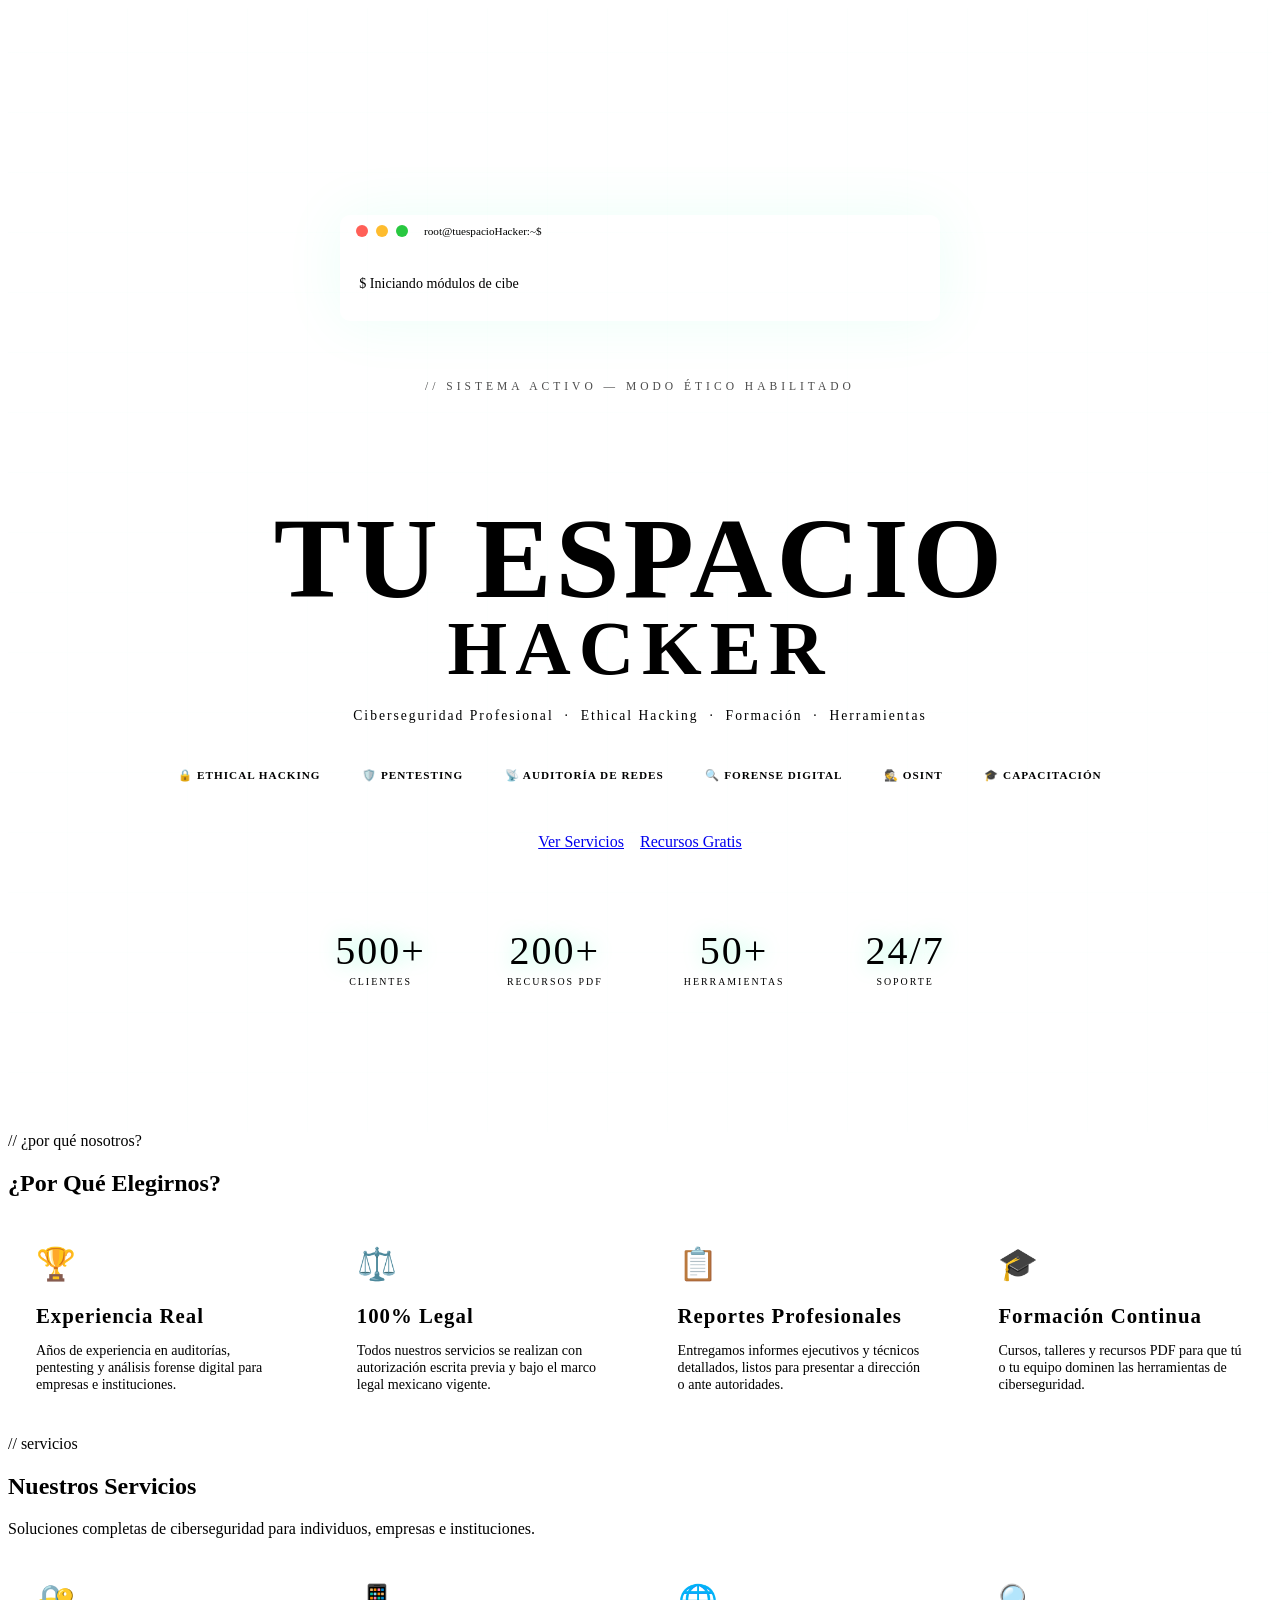
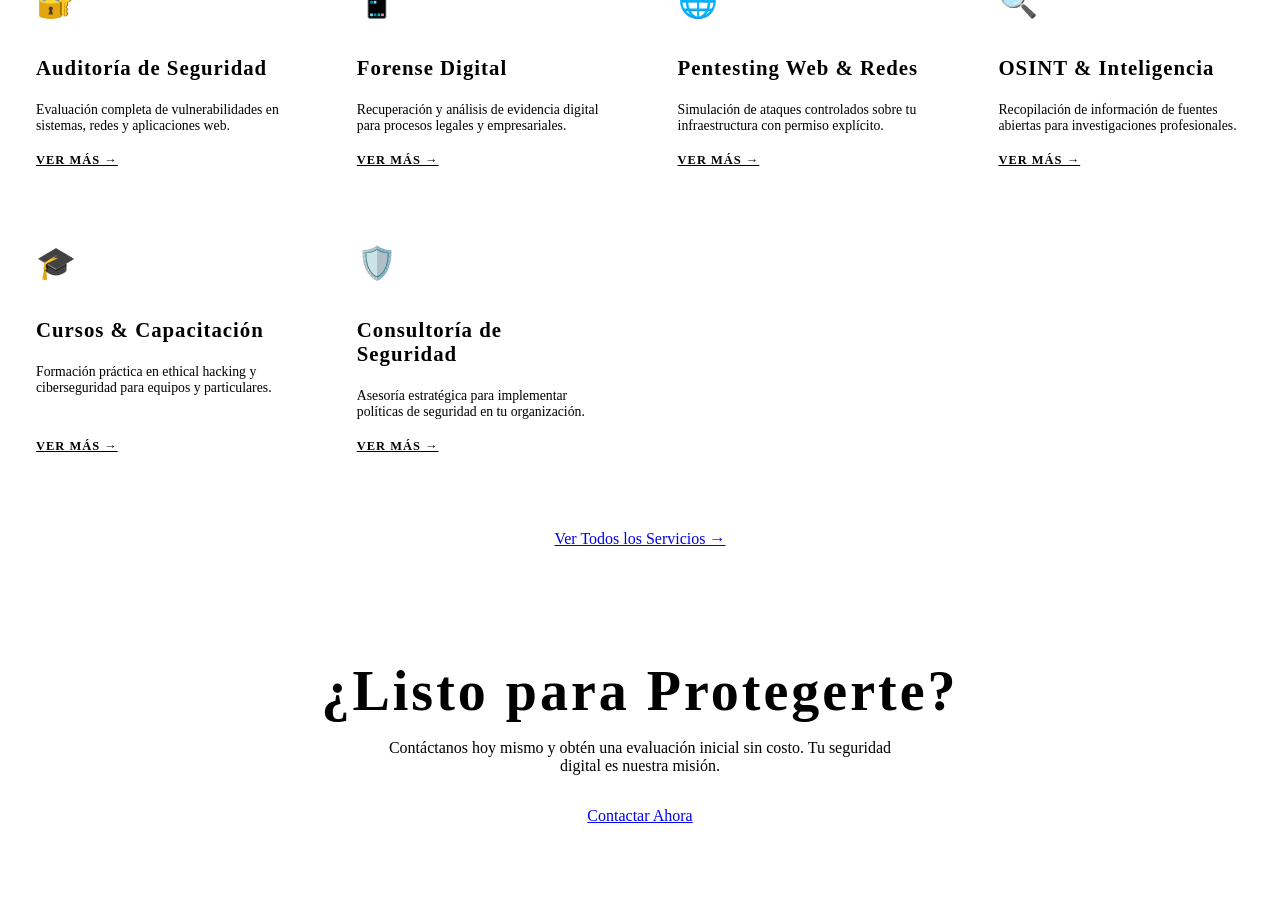
==== index.html @ 4efc2c14 "Add files via upload" ====
<!DOCTYPE html>
<html lang="es">
<head>
<meta charset="UTF-8"/>
<meta name="viewport" content="width=device-width,initial-scale=1.0"/>
<title>Tu Espacio Hacker | Ciberseguridad Profesional</title>
<link rel="stylesheet" href="assets/style.css"/>
<style>
/* ---- HERO ---- */
.hero {
  min-height: 100vh;
  display: flex; flex-direction: column;
  align-items: center; justify-content: center;
  text-align: center; padding: 9rem 2rem 5rem;
  position: relative; z-index: 1;
  background:
    radial-gradient(ellipse 80% 55% at 50% 0%, rgba(0,255,163,.06) 0%, transparent 65%),
    var(--bg);
}
.hero::before {
  content: '';
  position: absolute; inset: 0; z-index: 0; pointer-events: none;
  background:
    repeating-linear-gradient(0deg,transparent,transparent 59px,rgba(0,255,163,.018) 60px),
    repeating-linear-gradient(90deg,transparent,transparent 59px,rgba(0,255,163,.018) 60px);
}
.hero > * { position: relative; z-index: 1; }

/* terminal */
.terminal {
  background: var(--bg2); border: 1px solid var(--border2);
  border-radius: 10px; width: 100%; max-width: 600px;
  margin: 0 auto 3rem; overflow: hidden;
  box-shadow: 0 0 60px rgba(0,255,163,.08);
}
.t-bar {
  background: var(--bg3); padding: .6rem 1rem;
  display: flex; align-items: center; gap: 8px;
  border-bottom: 1px solid var(--border);
}
.dot { width: 12px; height: 12px; border-radius: 50%; }
.dot.r{background:#ff5f57} .dot.y{background:#febc2e} .dot.g{background:#28c840}
.t-title { font-family: var(--mono); font-size: .7rem; color: var(--text3); margin-left: .5rem; }
.t-body { padding: .9rem 1.2rem; text-align: left; }
.t-body p { font-family: var(--mono); font-size: .88rem; color: var(--green); }
.t-prompt { color: var(--text3); }
.cursor {
  display: inline-block; width: 9px; height: 15px;
  background: var(--green); vertical-align: middle;
  margin-left: 2px; animation: blink 1s step-end infinite;
}
@keyframes blink { 0%,100%{opacity:1} 50%{opacity:0} }

/* hero text */
.hero-eyebrow {
  font-family: var(--mono); font-size: .72rem;
  color: var(--green); letter-spacing: 4px;
  text-transform: uppercase; margin-bottom: 1rem; opacity: .7;
}
.hero-title {
  font-family: var(--display);
  font-size: clamp(3rem, 9vw, 7.5rem);
  letter-spacing: 4px; line-height: .95;
  margin-bottom: .5rem;
}
.hero-title .line2 {
  display: block;
  font-size: clamp(2rem, 6vw, 5rem);
  letter-spacing: 8px;
}
.hero-sub {
  font-family: var(--mono); font-size: .85rem;
  color: var(--text2); letter-spacing: 2px;
  margin-bottom: 2.5rem;
}
.hero-pills {
  display: flex; flex-wrap: wrap; justify-content: center;
  gap: .6rem; margin-bottom: 2.8rem;
}
.pill {
  background: var(--surface); border: 1px solid var(--border);
  color: var(--text2); padding: .35rem 1rem;
  border-radius: 100px; font-family: var(--ui);
  font-size: .7rem; font-weight: 700;
  letter-spacing: 1px; text-transform: uppercase; transition: .2s;
}
.pill:hover { border-color: var(--border2); color: var(--green); }
.hero-cta { display: flex; gap: 1rem; justify-content: center; flex-wrap: wrap; margin-bottom: 5rem; }
.hero-stats {
  display: flex; align-items: center; gap: 2.5rem;
  flex-wrap: wrap; justify-content: center;
}
.stat-num {
  display: block; font-family: var(--display);
  font-size: 2.5rem; letter-spacing: 2px;
  line-height: 1; text-shadow: 0 0 20px rgba(0,255,163,.4);
}
.stat-lbl {
  font-family: var(--mono); font-size: .62rem;
  color: var(--text3); letter-spacing: 2px; text-transform: uppercase;
}
.stat-sep { width: 1px; height: 44px; background: var(--border); }

/* ---- FEATURES ---- */
.features-grid {
  display: grid;
  grid-template-columns: repeat(auto-fit, minmax(260px, 1fr));
  gap: 1.2rem;
}
.feat-card {
  background: var(--surface); border: 1px solid var(--border);
  border-radius: 10px; padding: 1.75rem; transition: .3s;
}
.feat-card:hover { border-color: var(--border2); transform: translateY(-4px); }
.feat-icon { font-size: 2rem; margin-bottom: 1rem; display: block; }
.feat-card h3 {
  font-family: var(--display); font-size: 1.3rem;
  letter-spacing: 1px; margin-bottom: .5rem;
}
.feat-card p { font-size: .88rem; color: var(--text2); }

/* ---- SERVICE PREVIEW ---- */
.srv-preview {
  display: grid; grid-template-columns: repeat(auto-fill, minmax(300px,1fr)); gap: 1.2rem;
}
.sp-card {
  background: var(--surface); border: 1px solid var(--border);
  border-radius: 10px; padding: 1.75rem; transition: .3s;
  display: flex; flex-direction: column;
}
.sp-card:hover { border-color: var(--border2); transform: translateY(-4px); box-shadow: 0 16px 50px rgba(0,255,163,.06); }
.sp-ico { font-size: 2rem; margin-bottom: 1rem; }
.sp-card h3 { font-family: var(--display); font-size: 1.3rem; letter-spacing: 1px; margin-bottom: .5rem; }
.sp-card p { font-size: .86rem; color: var(--text2); flex: 1; margin-bottom: 1.2rem; }
.sp-link { color: var(--green); font-family: var(--ui); font-weight: 700; font-size: .78rem; letter-spacing: 1px; text-transform: uppercase; transition: .2s; }
.sp-link:hover { letter-spacing: 3px; }

/* ---- CTA BAND ---- */
.cta-band {
  background: var(--surface2); border-top: 1px solid var(--border); border-bottom: 1px solid var(--border);
  padding: 4rem 2rem; text-align: center; position: relative; z-index: 1;
}
.cta-band h2 { font-family: var(--display); font-size: clamp(2rem,5vw,3.5rem); letter-spacing: 3px; margin-bottom: 1rem; }
.cta-band p { color: var(--text2); max-width: 540px; margin: 0 auto 2rem; }
</style>
</head>
<body>

<script src="assets/nav-footer.js"></script>

<!-- HERO -->
<section class="hero">
  <div class="terminal">
    <div class="t-bar">
      <span class="dot r"></span><span class="dot y"></span><span class="dot g"></span>
      <span class="t-title">root@tuespacioHacker:~$</span>
    </div>
    <div class="t-body">
      <p><span class="t-prompt">$ </span><span id="typed"></span><span class="cursor"></span></p>
    </div>
  </div>

  <p class="hero-eyebrow">// Sistema activo — Modo ético habilitado</p>

  <h1 class="hero-title">
    <span class="chrome">TU ESPACIO</span>
    <span class="line2 chrome-green">HACKER</span>
  </h1>

  <p class="hero-sub">Ciberseguridad Profesional &nbsp;·&nbsp; Ethical Hacking &nbsp;·&nbsp; Formación &nbsp;·&nbsp; Herramientas</p>

  <div class="hero-pills">
    <span class="pill">🔒 Ethical Hacking</span>
    <span class="pill">🛡️ Pentesting</span>
    <span class="pill">📡 Auditoría de Redes</span>
    <span class="pill">🔍 Forense Digital</span>
    <span class="pill">🕵️ OSINT</span>
    <span class="pill">🎓 Capacitación</span>
  </div>

  <div class="hero-cta">
    <a href="servicios.html" class="btn btn-primary">Ver Servicios</a>
    <a href="recursos.html" class="btn btn-outline">Recursos Gratis</a>
  </div>

  <div class="hero-stats">
    <div class="stat">
      <span class="stat-num chrome-green">500+</span>
      <span class="stat-lbl">Clientes</span>
    </div>
    <div class="stat-sep"></div>
    <div class="stat">
      <span class="stat-num chrome">200+</span>
      <span class="stat-lbl">Recursos PDF</span>
    </div>
    <div class="stat-sep"></div>
    <div class="stat">
      <span class="stat-num chrome-green">50+</span>
      <span class="stat-lbl">Herramientas</span>
    </div>
    <div class="stat-sep"></div>
    <div class="stat">
      <span class="stat-num chrome">24/7</span>
      <span class="stat-lbl">Soporte</span>
    </div>
  </div>
</section>

<!-- FEATURES -->
<section class="section alt">
  <div class="container">
    <div class="sec-header center fade-up">
      <span class="sec-tag">// ¿por qué nosotros?</span>
      <h2><span class="chrome">¿Por Qué</span> <span class="chrome-green">Elegirnos?</span></h2>
    </div>
    <div class="features-grid">
      <div class="feat-card fade-up">
        <span class="feat-icon">🏆</span>
        <h3><span class="chrome">Experiencia</span> Real</h3>
        <p>Años de experiencia en auditorías, pentesting y análisis forense digital para empresas e instituciones.</p>
      </div>
      <div class="feat-card fade-up">
        <span class="feat-icon">⚖️</span>
        <h3>100% <span class="chrome-green">Legal</span></h3>
        <p>Todos nuestros servicios se realizan con autorización escrita previa y bajo el marco legal mexicano vigente.</p>
      </div>
      <div class="feat-card fade-up">
        <span class="feat-icon">📋</span>
        <h3>Reportes <span class="chrome">Profesionales</span></h3>
        <p>Entregamos informes ejecutivos y técnicos detallados, listos para presentar a dirección o ante autoridades.</p>
      </div>
      <div class="feat-card fade-up">
        <span class="feat-icon">🎓</span>
        <h3>Formación <span class="chrome-green">Continua</span></h3>
        <p>Cursos, talleres y recursos PDF para que tú o tu equipo dominen las herramientas de ciberseguridad.</p>
      </div>
    </div>
  </div>
</section>

<!-- SERVICES PREVIEW -->
<section class="section darker">
  <div class="container">
    <div class="sec-header fade-up">
      <span class="sec-tag">// servicios</span>
      <h2>Nuestros <span class="chrome-green">Servicios</span></h2>
      <p>Soluciones completas de ciberseguridad para individuos, empresas e instituciones.</p>
    </div>
    <div class="srv-preview">
      <div class="sp-card fade-up">
        <div class="sp-ico">🔐</div>
        <h3>Auditoría de <span class="chrome">Seguridad</span></h3>
        <p>Evaluación completa de vulnerabilidades en sistemas, redes y aplicaciones web.</p>
        <a href="servicios.html#auditoria" class="sp-link">Ver más →</a>
      </div>
      <div class="sp-card fade-up">
        <div class="sp-ico">📱</div>
        <h3>Forense <span class="chrome-green">Digital</span></h3>
        <p>Recuperación y análisis de evidencia digital para procesos legales y empresariales.</p>
        <a href="servicios.html#forense" class="sp-link">Ver más →</a>
      </div>
      <div class="sp-card fade-up">
        <div class="sp-ico">🌐</div>
        <h3>Pentesting <span class="chrome">Web & Redes</span></h3>
        <p>Simulación de ataques controlados sobre tu infraestructura con permiso explícito.</p>
        <a href="servicios.html#pentesting" class="sp-link">Ver más →</a>
      </div>
      <div class="sp-card fade-up">
        <div class="sp-ico">🔍</div>
        <h3>OSINT &amp; <span class="chrome-green">Inteligencia</span></h3>
        <p>Recopilación de información de fuentes abiertas para investigaciones profesionales.</p>
        <a href="servicios.html#osint" class="sp-link">Ver más →</a>
      </div>
      <div class="sp-card fade-up">
        <div class="sp-ico">🎓</div>
        <h3>Cursos &amp; <span class="chrome">Capacitación</span></h3>
        <p>Formación práctica en ethical hacking y ciberseguridad para equipos y particulares.</p>
        <a href="servicios.html#cursos" class="sp-link">Ver más →</a>
      </div>
      <div class="sp-card fade-up">
        <div class="sp-ico">🛡️</div>
        <h3>Consultoría de <span class="chrome-green">Seguridad</span></h3>
        <p>Asesoría estratégica para implementar políticas de seguridad en tu organización.</p>
        <a href="servicios.html#consultoria" class="sp-link">Ver más →</a>
      </div>
    </div>
    <div style="text-align:center;margin-top:3rem">
      <a href="servicios.html" class="btn btn-outline fade-up">Ver Todos los Servicios →</a>
    </div>
  </div>
</section>

<!-- CTA BAND -->
<div class="cta-band fade-up">
  <h2><span class="chrome">¿Listo para</span> <span class="chrome-green">Protegerte?</span></h2>
  <p>Contáctanos hoy mismo y obtén una evaluación inicial sin costo. Tu seguridad digital es nuestra misión.</p>
  <a href="contacto.html" class="btn btn-primary">Contactar Ahora</a>
</div>

<script src="assets/shared.js"></script>
<script>
// Typewriter
(function(){
  const lines=[
    'Iniciando módulos de ciberseguridad...',
    'Cargando herramientas de ethical hacking...',
    'Sistema listo. Bienvenido a Tu Espacio Hacker.'
  ];
  const el=document.getElementById('typed');
  let li=0,ci=0,del=false;
  function t(){
    const cur=lines[li];
    if(!del){el.textContent=cur.slice(0,++ci);if(ci===cur.length){if(li<lines.length-1){setTimeout(()=>{del=true;t()},1800);return;}return;}}
    else{el.textContent=cur.slice(0,--ci);if(ci===0){del=false;li++;}}
    setTimeout(t,del?30:55);
  }t();
})();
</script>
</body>
</html>
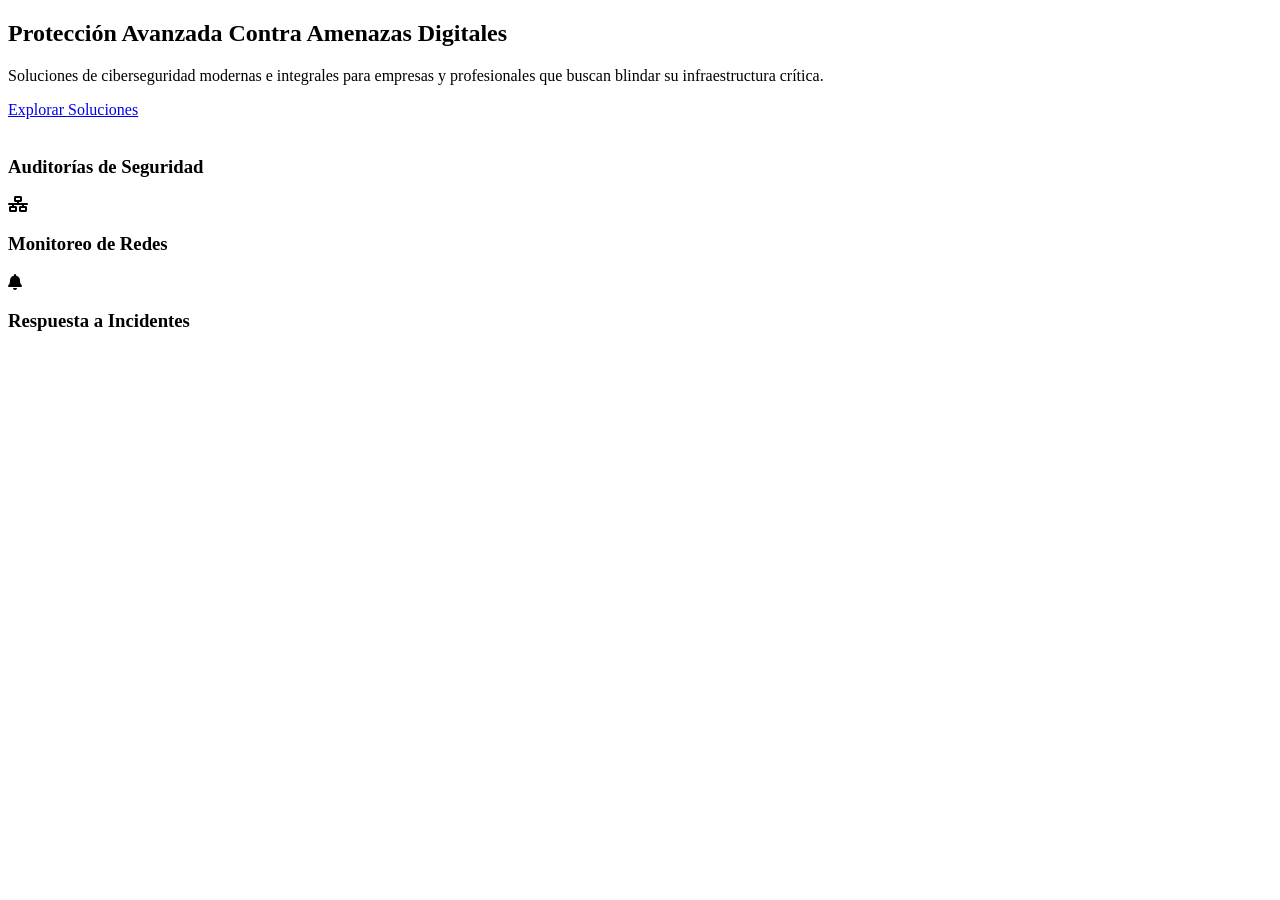
==== commit 77144e5f: "Revamp index.html for enhanced layout and content Updated the HTML structure and content for the cyb" ====
--- a/index.html
+++ b/index.html
@@ -1,320 +1,40 @@
 <!DOCTYPE html>
 <html lang="es">
 <head>
-<meta charset="UTF-8"/>
-<meta name="viewport" content="width=device-width,initial-scale=1.0"/>
-<title>Tu Espacio Hacker | Ciberseguridad Profesional</title>
-<link rel="stylesheet" href="assets/style.css"/>
-<style>
-/* ---- HERO ---- */
-.hero {
-  min-height: 100vh;
-  display: flex; flex-direction: column;
-  align-items: center; justify-content: center;
-  text-align: center; padding: 9rem 2rem 5rem;
-  position: relative; z-index: 1;
-  background:
-    radial-gradient(ellipse 80% 55% at 50% 0%, rgba(0,255,163,.06) 0%, transparent 65%),
-    var(--bg);
-}
-.hero::before {
-  content: '';
-  position: absolute; inset: 0; z-index: 0; pointer-events: none;
-  background:
-    repeating-linear-gradient(0deg,transparent,transparent 59px,rgba(0,255,163,.018) 60px),
-    repeating-linear-gradient(90deg,transparent,transparent 59px,rgba(0,255,163,.018) 60px);
-}
-.hero > * { position: relative; z-index: 1; }
-
-/* terminal */
-.terminal {
-  background: var(--bg2); border: 1px solid var(--border2);
-  border-radius: 10px; width: 100%; max-width: 600px;
-  margin: 0 auto 3rem; overflow: hidden;
-  box-shadow: 0 0 60px rgba(0,255,163,.08);
-}
-.t-bar {
-  background: var(--bg3); padding: .6rem 1rem;
-  display: flex; align-items: center; gap: 8px;
-  border-bottom: 1px solid var(--border);
-}
-.dot { width: 12px; height: 12px; border-radius: 50%; }
-.dot.r{background:#ff5f57} .dot.y{background:#febc2e} .dot.g{background:#28c840}
-.t-title { font-family: var(--mono); font-size: .7rem; color: var(--text3); margin-left: .5rem; }
-.t-body { padding: .9rem 1.2rem; text-align: left; }
-.t-body p { font-family: var(--mono); font-size: .88rem; color: var(--green); }
-.t-prompt { color: var(--text3); }
-.cursor {
-  display: inline-block; width: 9px; height: 15px;
-  background: var(--green); vertical-align: middle;
-  margin-left: 2px; animation: blink 1s step-end infinite;
-}
-@keyframes blink { 0%,100%{opacity:1} 50%{opacity:0} }
-
-/* hero text */
-.hero-eyebrow {
-  font-family: var(--mono); font-size: .72rem;
-  color: var(--green); letter-spacing: 4px;
-  text-transform: uppercase; margin-bottom: 1rem; opacity: .7;
-}
-.hero-title {
-  font-family: var(--display);
-  font-size: clamp(3rem, 9vw, 7.5rem);
-  letter-spacing: 4px; line-height: .95;
-  margin-bottom: .5rem;
-}
-.hero-title .line2 {
-  display: block;
-  font-size: clamp(2rem, 6vw, 5rem);
-  letter-spacing: 8px;
-}
-.hero-sub {
-  font-family: var(--mono); font-size: .85rem;
-  color: var(--text2); letter-spacing: 2px;
-  margin-bottom: 2.5rem;
-}
-.hero-pills {
-  display: flex; flex-wrap: wrap; justify-content: center;
-  gap: .6rem; margin-bottom: 2.8rem;
-}
-.pill {
-  background: var(--surface); border: 1px solid var(--border);
-  color: var(--text2); padding: .35rem 1rem;
-  border-radius: 100px; font-family: var(--ui);
-  font-size: .7rem; font-weight: 700;
-  letter-spacing: 1px; text-transform: uppercase; transition: .2s;
-}
-.pill:hover { border-color: var(--border2); color: var(--green); }
-.hero-cta { display: flex; gap: 1rem; justify-content: center; flex-wrap: wrap; margin-bottom: 5rem; }
-.hero-stats {
-  display: flex; align-items: center; gap: 2.5rem;
-  flex-wrap: wrap; justify-content: center;
-}
-.stat-num {
-  display: block; font-family: var(--display);
-  font-size: 2.5rem; letter-spacing: 2px;
-  line-height: 1; text-shadow: 0 0 20px rgba(0,255,163,.4);
-}
-.stat-lbl {
-  font-family: var(--mono); font-size: .62rem;
-  color: var(--text3); letter-spacing: 2px; text-transform: uppercase;
-}
-.stat-sep { width: 1px; height: 44px; background: var(--border); }
-
-/* ---- FEATURES ---- */
-.features-grid {
-  display: grid;
-  grid-template-columns: repeat(auto-fit, minmax(260px, 1fr));
-  gap: 1.2rem;
-}
-.feat-card {
-  background: var(--surface); border: 1px solid var(--border);
-  border-radius: 10px; padding: 1.75rem; transition: .3s;
-}
-.feat-card:hover { border-color: var(--border2); transform: translateY(-4px); }
-.feat-icon { font-size: 2rem; margin-bottom: 1rem; display: block; }
-.feat-card h3 {
-  font-family: var(--display); font-size: 1.3rem;
-  letter-spacing: 1px; margin-bottom: .5rem;
-}
-.feat-card p { font-size: .88rem; color: var(--text2); }
-
-/* ---- SERVICE PREVIEW ---- */
-.srv-preview {
-  display: grid; grid-template-columns: repeat(auto-fill, minmax(300px,1fr)); gap: 1.2rem;
-}
-.sp-card {
-  background: var(--surface); border: 1px solid var(--border);
-  border-radius: 10px; padding: 1.75rem; transition: .3s;
-  display: flex; flex-direction: column;
-}
-.sp-card:hover { border-color: var(--border2); transform: translateY(-4px); box-shadow: 0 16px 50px rgba(0,255,163,.06); }
-.sp-ico { font-size: 2rem; margin-bottom: 1rem; }
-.sp-card h3 { font-family: var(--display); font-size: 1.3rem; letter-spacing: 1px; margin-bottom: .5rem; }
-.sp-card p { font-size: .86rem; color: var(--text2); flex: 1; margin-bottom: 1.2rem; }
-.sp-link { color: var(--green); font-family: var(--ui); font-weight: 700; font-size: .78rem; letter-spacing: 1px; text-transform: uppercase; transition: .2s; }
-.sp-link:hover { letter-spacing: 3px; }
-
-/* ---- CTA BAND ---- */
-.cta-band {
-  background: var(--surface2); border-top: 1px solid var(--border); border-bottom: 1px solid var(--border);
-  padding: 4rem 2rem; text-align: center; position: relative; z-index: 1;
-}
-.cta-band h2 { font-family: var(--display); font-size: clamp(2rem,5vw,3.5rem); letter-spacing: 3px; margin-bottom: 1rem; }
-.cta-band p { color: var(--text2); max-width: 540px; margin: 0 auto 2rem; }
-</style>
+    <meta charset="UTF-8">
+    <title>Tu Espacio Hacker - Ciberseguridad</title>
+    <link rel="stylesheet" href="assets/style.css">
+    <!-- Iconos de FontAwesome para que se vea como la imagen -->
+    <link rel="stylesheet" href="https://cdnjs.cloudflare.com/ajax/libs/font-awesome/6.0.0/css/all.min.css">
 </head>
 <body>
 
-<script src="assets/nav-footer.js"></script>
+    <header>
+        <!-- Tu menú se cargará aquí con nav-footer.js -->
+    </header>
 
-<!-- HERO -->
-<section class="hero">
-  <div class="terminal">
-    <div class="t-bar">
-      <span class="dot r"></span><span class="dot y"></span><span class="dot g"></span>
-      <span class="t-title">root@tuespacioHacker:~$</span>
-    </div>
-    <div class="t-body">
-      <p><span class="t-prompt">$ </span><span id="typed"></span><span class="cursor"></span></p>
-    </div>
-  </div>
+    <section class="hero">
+        <h1>Protección Avanzada Contra Amenazas Digitales</h1>
+        <p>Soluciones de ciberseguridad modernas e integrales para empresas y profesionales que buscan blindar su infraestructura crítica.</p>
+        <a href="servicios.html" class="btn-rojo">Explorar Soluciones</a>
+    </section>
 
-  <p class="hero-eyebrow">// Sistema activo — Modo ético habilitado</p>
+    <main class="servicios-grid">
+        <div class="tarjeta">
+            <i class="fas fa-shield-halved"></i>
+            <h3>Auditorías de Seguridad</h3>
+        </div>
+        <div class="tarjeta">
+            <i class="fas fa-network-wired"></i>
+            <h3>Monitoreo de Redes</h3>
+        </div>
+        <div class="tarjeta">
+            <i class="fas fa-bell"></i>
+            <h3>Respuesta a Incidentes</h3>
+        </div>
+    </main>
 
-  <h1 class="hero-title">
-    <span class="chrome">TU ESPACIO</span>
-    <span class="line2 chrome-green">HACKER</span>
-  </h1>
-
-  <p class="hero-sub">Ciberseguridad Profesional &nbsp;·&nbsp; Ethical Hacking &nbsp;·&nbsp; Formación &nbsp;·&nbsp; Herramientas</p>
-
-  <div class="hero-pills">
-    <span class="pill">🔒 Ethical Hacking</span>
-    <span class="pill">🛡️ Pentesting</span>
-    <span class="pill">📡 Auditoría de Redes</span>
-    <span class="pill">🔍 Forense Digital</span>
-    <span class="pill">🕵️ OSINT</span>
-    <span class="pill">🎓 Capacitación</span>
-  </div>
-
-  <div class="hero-cta">
-    <a href="servicios.html" class="btn btn-primary">Ver Servicios</a>
-    <a href="recursos.html" class="btn btn-outline">Recursos Gratis</a>
-  </div>
-
-  <div class="hero-stats">
-    <div class="stat">
-      <span class="stat-num chrome-green">500+</span>
-      <span class="stat-lbl">Clientes</span>
-    </div>
-    <div class="stat-sep"></div>
-    <div class="stat">
-      <span class="stat-num chrome">200+</span>
-      <span class="stat-lbl">Recursos PDF</span>
-    </div>
-    <div class="stat-sep"></div>
-    <div class="stat">
-      <span class="stat-num chrome-green">50+</span>
-      <span class="stat-lbl">Herramientas</span>
-    </div>
-    <div class="stat-sep"></div>
-    <div class="stat">
-      <span class="stat-num chrome">24/7</span>
-      <span class="stat-lbl">Soporte</span>
-    </div>
-  </div>
-</section>
-
-<!-- FEATURES -->
-<section class="section alt">
-  <div class="container">
-    <div class="sec-header center fade-up">
-      <span class="sec-tag">// ¿por qué nosotros?</span>
-      <h2><span class="chrome">¿Por Qué</span> <span class="chrome-green">Elegirnos?</span></h2>
-    </div>
-    <div class="features-grid">
-      <div class="feat-card fade-up">
-        <span class="feat-icon">🏆</span>
-        <h3><span class="chrome">Experiencia</span> Real</h3>
-        <p>Años de experiencia en auditorías, pentesting y análisis forense digital para empresas e instituciones.</p>
-      </div>
-      <div class="feat-card fade-up">
-        <span class="feat-icon">⚖️</span>
-        <h3>100% <span class="chrome-green">Legal</span></h3>
-        <p>Todos nuestros servicios se realizan con autorización escrita previa y bajo el marco legal mexicano vigente.</p>
-      </div>
-      <div class="feat-card fade-up">
-        <span class="feat-icon">📋</span>
-        <h3>Reportes <span class="chrome">Profesionales</span></h3>
-        <p>Entregamos informes ejecutivos y técnicos detallados, listos para presentar a dirección o ante autoridades.</p>
-      </div>
-      <div class="feat-card fade-up">
-        <span class="feat-icon">🎓</span>
-        <h3>Formación <span class="chrome-green">Continua</span></h3>
-        <p>Cursos, talleres y recursos PDF para que tú o tu equipo dominen las herramientas de ciberseguridad.</p>
-      </div>
-    </div>
-  </div>
-</section>
-
-<!-- SERVICES PREVIEW -->
-<section class="section darker">
-  <div class="container">
-    <div class="sec-header fade-up">
-      <span class="sec-tag">// servicios</span>
-      <h2>Nuestros <span class="chrome-green">Servicios</span></h2>
-      <p>Soluciones completas de ciberseguridad para individuos, empresas e instituciones.</p>
-    </div>
-    <div class="srv-preview">
-      <div class="sp-card fade-up">
-        <div class="sp-ico">🔐</div>
-        <h3>Auditoría de <span class="chrome">Seguridad</span></h3>
-        <p>Evaluación completa de vulnerabilidades en sistemas, redes y aplicaciones web.</p>
-        <a href="servicios.html#auditoria" class="sp-link">Ver más →</a>
-      </div>
-      <div class="sp-card fade-up">
-        <div class="sp-ico">📱</div>
-        <h3>Forense <span class="chrome-green">Digital</span></h3>
-        <p>Recuperación y análisis de evidencia digital para procesos legales y empresariales.</p>
-        <a href="servicios.html#forense" class="sp-link">Ver más →</a>
-      </div>
-      <div class="sp-card fade-up">
-        <div class="sp-ico">🌐</div>
-        <h3>Pentesting <span class="chrome">Web & Redes</span></h3>
-        <p>Simulación de ataques controlados sobre tu infraestructura con permiso explícito.</p>
-        <a href="servicios.html#pentesting" class="sp-link">Ver más →</a>
-      </div>
-      <div class="sp-card fade-up">
-        <div class="sp-ico">🔍</div>
-        <h3>OSINT &amp; <span class="chrome-green">Inteligencia</span></h3>
-        <p>Recopilación de información de fuentes abiertas para investigaciones profesionales.</p>
-        <a href="servicios.html#osint" class="sp-link">Ver más →</a>
-      </div>
-      <div class="sp-card fade-up">
-        <div class="sp-ico">🎓</div>
-        <h3>Cursos &amp; <span class="chrome">Capacitación</span></h3>
-        <p>Formación práctica en ethical hacking y ciberseguridad para equipos y particulares.</p>
-        <a href="servicios.html#cursos" class="sp-link">Ver más →</a>
-      </div>
-      <div class="sp-card fade-up">
-        <div class="sp-ico">🛡️</div>
-        <h3>Consultoría de <span class="chrome-green">Seguridad</span></h3>
-        <p>Asesoría estratégica para implementar políticas de seguridad en tu organización.</p>
-        <a href="servicios.html#consultoria" class="sp-link">Ver más →</a>
-      </div>
-    </div>
-    <div style="text-align:center;margin-top:3rem">
-      <a href="servicios.html" class="btn btn-outline fade-up">Ver Todos los Servicios →</a>
-    </div>
-  </div>
-</section>
-
-<!-- CTA BAND -->
-<div class="cta-band fade-up">
-  <h2><span class="chrome">¿Listo para</span> <span class="chrome-green">Protegerte?</span></h2>
-  <p>Contáctanos hoy mismo y obtén una evaluación inicial sin costo. Tu seguridad digital es nuestra misión.</p>
-  <a href="contacto.html" class="btn btn-primary">Contactar Ahora</a>
-</div>
-
-<script src="assets/shared.js"></script>
-<script>
-// Typewriter
-(function(){
-  const lines=[
-    'Iniciando módulos de ciberseguridad...',
-    'Cargando herramientas de ethical hacking...',
-    'Sistema listo. Bienvenido a Tu Espacio Hacker.'
-  ];
-  const el=document.getElementById('typed');
-  let li=0,ci=0,del=false;
-  function t(){
-    const cur=lines[li];
-    if(!del){el.textContent=cur.slice(0,++ci);if(ci===cur.length){if(li<lines.length-1){setTimeout(()=>{del=true;t()},1800);return;}return;}}
-    else{el.textContent=cur.slice(0,--ci);if(ci===0){del=false;li++;}}
-    setTimeout(t,del?30:55);
-  }t();
-})();
-</script>
+    <script src="assets/nav-footer.js"></script>
+    <script src="assets/shared.js"></script>
 </body>
 </html>
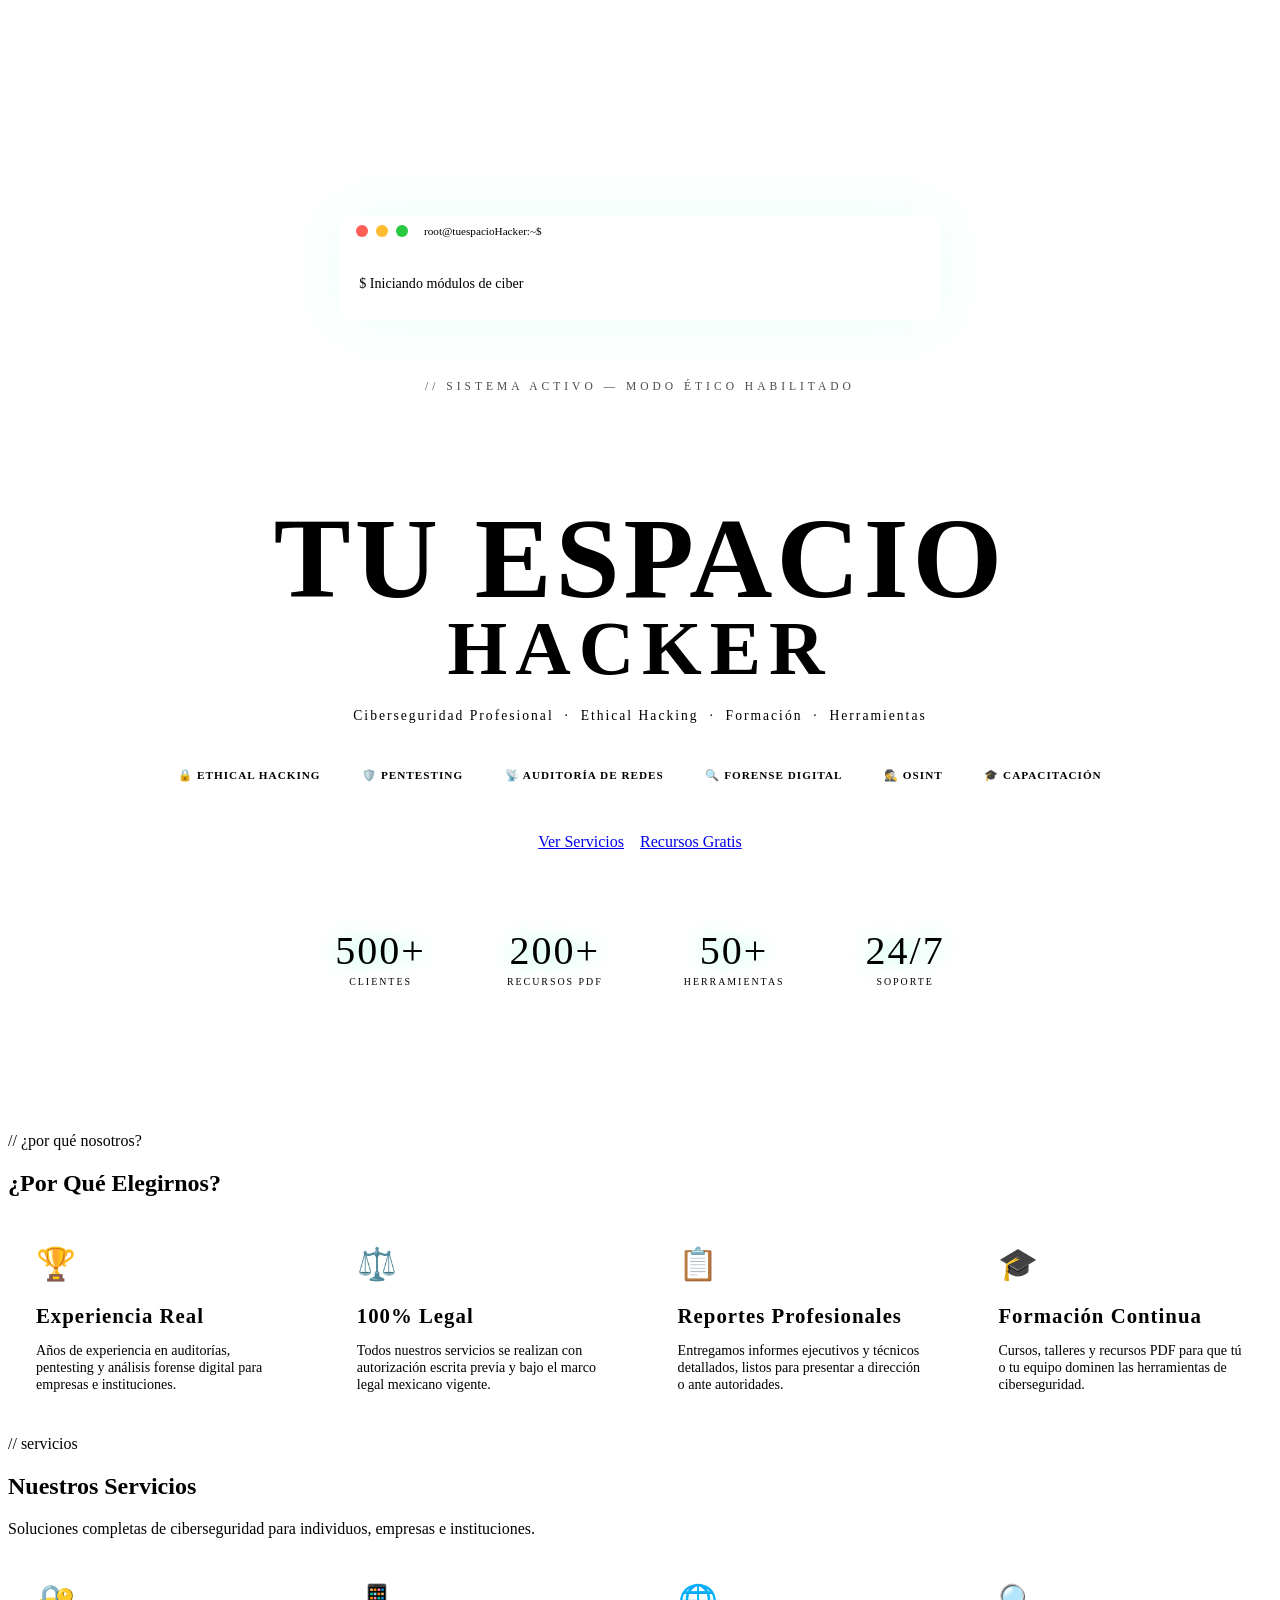
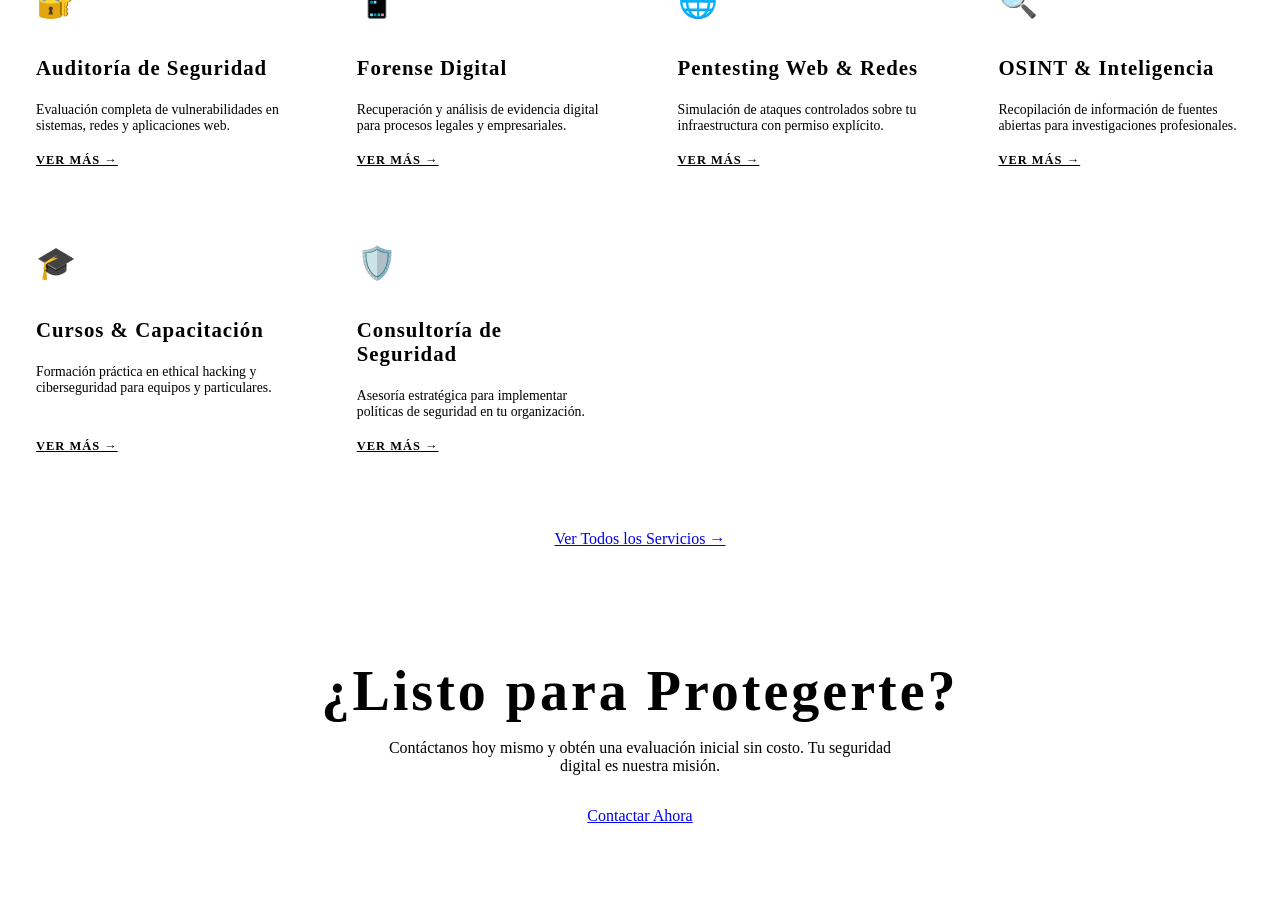
==== commit 4981f924: "Add files via upload" ====
--- a/index.html
+++ b/index.html
@@ -1,40 +1,320 @@
 <!DOCTYPE html>
 <html lang="es">
 <head>
-    <meta charset="UTF-8">
-    <title>Tu Espacio Hacker - Ciberseguridad</title>
-    <link rel="stylesheet" href="assets/style.css">
-    <!-- Iconos de FontAwesome para que se vea como la imagen -->
-    <link rel="stylesheet" href="https://cdnjs.cloudflare.com/ajax/libs/font-awesome/6.0.0/css/all.min.css">
+<meta charset="UTF-8"/>
+<meta name="viewport" content="width=device-width,initial-scale=1.0"/>
+<title>Tu Espacio Hacker | Ciberseguridad Profesional</title>
+<link rel="stylesheet" href="assets/style.css"/>
+<style>
+/* ---- HERO ---- */
+.hero {
+  min-height: 100vh;
+  display: flex; flex-direction: column;
+  align-items: center; justify-content: center;
+  text-align: center; padding: 9rem 2rem 5rem;
+  position: relative; z-index: 1;
+  background:
+    radial-gradient(ellipse 80% 55% at 50% 0%, rgba(0,255,163,.06) 0%, transparent 65%),
+    var(--bg);
+}
+.hero::before {
+  content: '';
+  position: absolute; inset: 0; z-index: 0; pointer-events: none;
+  background:
+    repeating-linear-gradient(0deg,transparent,transparent 59px,rgba(0,255,163,.018) 60px),
+    repeating-linear-gradient(90deg,transparent,transparent 59px,rgba(0,255,163,.018) 60px);
+}
+.hero > * { position: relative; z-index: 1; }
+
+/* terminal */
+.terminal {
+  background: var(--bg2); border: 1px solid var(--border2);
+  border-radius: 10px; width: 100%; max-width: 600px;
+  margin: 0 auto 3rem; overflow: hidden;
+  box-shadow: 0 0 60px rgba(0,255,163,.08);
+}
+.t-bar {
+  background: var(--bg3); padding: .6rem 1rem;
+  display: flex; align-items: center; gap: 8px;
+  border-bottom: 1px solid var(--border);
+}
+.dot { width: 12px; height: 12px; border-radius: 50%; }
+.dot.r{background:#ff5f57} .dot.y{background:#febc2e} .dot.g{background:#28c840}
+.t-title { font-family: var(--mono); font-size: .7rem; color: var(--text3); margin-left: .5rem; }
+.t-body { padding: .9rem 1.2rem; text-align: left; }
+.t-body p { font-family: var(--mono); font-size: .88rem; color: var(--green); }
+.t-prompt { color: var(--text3); }
+.cursor {
+  display: inline-block; width: 9px; height: 15px;
+  background: var(--green); vertical-align: middle;
+  margin-left: 2px; animation: blink 1s step-end infinite;
+}
+@keyframes blink { 0%,100%{opacity:1} 50%{opacity:0} }
+
+/* hero text */
+.hero-eyebrow {
+  font-family: var(--mono); font-size: .72rem;
+  color: var(--green); letter-spacing: 4px;
+  text-transform: uppercase; margin-bottom: 1rem; opacity: .7;
+}
+.hero-title {
+  font-family: var(--display);
+  font-size: clamp(3rem, 9vw, 7.5rem);
+  letter-spacing: 4px; line-height: .95;
+  margin-bottom: .5rem;
+}
+.hero-title .line2 {
+  display: block;
+  font-size: clamp(2rem, 6vw, 5rem);
+  letter-spacing: 8px;
+}
+.hero-sub {
+  font-family: var(--mono); font-size: .85rem;
+  color: var(--text2); letter-spacing: 2px;
+  margin-bottom: 2.5rem;
+}
+.hero-pills {
+  display: flex; flex-wrap: wrap; justify-content: center;
+  gap: .6rem; margin-bottom: 2.8rem;
+}
+.pill {
+  background: var(--surface); border: 1px solid var(--border);
+  color: var(--text2); padding: .35rem 1rem;
+  border-radius: 100px; font-family: var(--ui);
+  font-size: .7rem; font-weight: 700;
+  letter-spacing: 1px; text-transform: uppercase; transition: .2s;
+}
+.pill:hover { border-color: var(--border2); color: var(--green); }
+.hero-cta { display: flex; gap: 1rem; justify-content: center; flex-wrap: wrap; margin-bottom: 5rem; }
+.hero-stats {
+  display: flex; align-items: center; gap: 2.5rem;
+  flex-wrap: wrap; justify-content: center;
+}
+.stat-num {
+  display: block; font-family: var(--display);
+  font-size: 2.5rem; letter-spacing: 2px;
+  line-height: 1; text-shadow: 0 0 20px rgba(0,255,163,.4);
+}
+.stat-lbl {
+  font-family: var(--mono); font-size: .62rem;
+  color: var(--text3); letter-spacing: 2px; text-transform: uppercase;
+}
+.stat-sep { width: 1px; height: 44px; background: var(--border); }
+
+/* ---- FEATURES ---- */
+.features-grid {
+  display: grid;
+  grid-template-columns: repeat(auto-fit, minmax(260px, 1fr));
+  gap: 1.2rem;
+}
+.feat-card {
+  background: var(--surface); border: 1px solid var(--border);
+  border-radius: 10px; padding: 1.75rem; transition: .3s;
+}
+.feat-card:hover { border-color: var(--border2); transform: translateY(-4px); }
+.feat-icon { font-size: 2rem; margin-bottom: 1rem; display: block; }
+.feat-card h3 {
+  font-family: var(--display); font-size: 1.3rem;
+  letter-spacing: 1px; margin-bottom: .5rem;
+}
+.feat-card p { font-size: .88rem; color: var(--text2); }
+
+/* ---- SERVICE PREVIEW ---- */
+.srv-preview {
+  display: grid; grid-template-columns: repeat(auto-fill, minmax(300px,1fr)); gap: 1.2rem;
+}
+.sp-card {
+  background: var(--surface); border: 1px solid var(--border);
+  border-radius: 10px; padding: 1.75rem; transition: .3s;
+  display: flex; flex-direction: column;
+}
+.sp-card:hover { border-color: var(--border2); transform: translateY(-4px); box-shadow: 0 16px 50px rgba(0,255,163,.06); }
+.sp-ico { font-size: 2rem; margin-bottom: 1rem; }
+.sp-card h3 { font-family: var(--display); font-size: 1.3rem; letter-spacing: 1px; margin-bottom: .5rem; }
+.sp-card p { font-size: .86rem; color: var(--text2); flex: 1; margin-bottom: 1.2rem; }
+.sp-link { color: var(--green); font-family: var(--ui); font-weight: 700; font-size: .78rem; letter-spacing: 1px; text-transform: uppercase; transition: .2s; }
+.sp-link:hover { letter-spacing: 3px; }
+
+/* ---- CTA BAND ---- */
+.cta-band {
+  background: var(--surface2); border-top: 1px solid var(--border); border-bottom: 1px solid var(--border);
+  padding: 4rem 2rem; text-align: center; position: relative; z-index: 1;
+}
+.cta-band h2 { font-family: var(--display); font-size: clamp(2rem,5vw,3.5rem); letter-spacing: 3px; margin-bottom: 1rem; }
+.cta-band p { color: var(--text2); max-width: 540px; margin: 0 auto 2rem; }
+</style>
 </head>
 <body>
 
-    <header>
-        <!-- Tu menú se cargará aquí con nav-footer.js -->
-    </header>
-
-    <section class="hero">
-        <h1>Protección Avanzada Contra Amenazas Digitales</h1>
-        <p>Soluciones de ciberseguridad modernas e integrales para empresas y profesionales que buscan blindar su infraestructura crítica.</p>
-        <a href="servicios.html" class="btn-rojo">Explorar Soluciones</a>
-    </section>
-
-    <main class="servicios-grid">
-        <div class="tarjeta">
-            <i class="fas fa-shield-halved"></i>
-            <h3>Auditorías de Seguridad</h3>
-        </div>
-        <div class="tarjeta">
-            <i class="fas fa-network-wired"></i>
-            <h3>Monitoreo de Redes</h3>
-        </div>
-        <div class="tarjeta">
-            <i class="fas fa-bell"></i>
-            <h3>Respuesta a Incidentes</h3>
-        </div>
-    </main>
-
-    <script src="assets/nav-footer.js"></script>
-    <script src="assets/shared.js"></script>
+<script src="assets/nav-footer.js"></script>
+
+<!-- HERO -->
+<section class="hero">
+  <div class="terminal">
+    <div class="t-bar">
+      <span class="dot r"></span><span class="dot y"></span><span class="dot g"></span>
+      <span class="t-title">root@tuespacioHacker:~$</span>
+    </div>
+    <div class="t-body">
+      <p><span class="t-prompt">$ </span><span id="typed"></span><span class="cursor"></span></p>
+    </div>
+  </div>
+
+  <p class="hero-eyebrow">// Sistema activo — Modo ético habilitado</p>
+
+  <h1 class="hero-title">
+    <span class="chrome">TU ESPACIO</span>
+    <span class="line2 chrome-green">HACKER</span>
+  </h1>
+
+  <p class="hero-sub">Ciberseguridad Profesional &nbsp;·&nbsp; Ethical Hacking &nbsp;·&nbsp; Formación &nbsp;·&nbsp; Herramientas</p>
+
+  <div class="hero-pills">
+    <span class="pill">🔒 Ethical Hacking</span>
+    <span class="pill">🛡️ Pentesting</span>
+    <span class="pill">📡 Auditoría de Redes</span>
+    <span class="pill">🔍 Forense Digital</span>
+    <span class="pill">🕵️ OSINT</span>
+    <span class="pill">🎓 Capacitación</span>
+  </div>
+
+  <div class="hero-cta">
+    <a href="servicios.html" class="btn btn-primary">Ver Servicios</a>
+    <a href="recursos.html" class="btn btn-outline">Recursos Gratis</a>
+  </div>
+
+  <div class="hero-stats">
+    <div class="stat">
+      <span class="stat-num chrome-green">500+</span>
+      <span class="stat-lbl">Clientes</span>
+    </div>
+    <div class="stat-sep"></div>
+    <div class="stat">
+      <span class="stat-num chrome">200+</span>
+      <span class="stat-lbl">Recursos PDF</span>
+    </div>
+    <div class="stat-sep"></div>
+    <div class="stat">
+      <span class="stat-num chrome-green">50+</span>
+      <span class="stat-lbl">Herramientas</span>
+    </div>
+    <div class="stat-sep"></div>
+    <div class="stat">
+      <span class="stat-num chrome">24/7</span>
+      <span class="stat-lbl">Soporte</span>
+    </div>
+  </div>
+</section>
+
+<!-- FEATURES -->
+<section class="section alt">
+  <div class="container">
+    <div class="sec-header center fade-up">
+      <span class="sec-tag">// ¿por qué nosotros?</span>
+      <h2><span class="chrome">¿Por Qué</span> <span class="chrome-green">Elegirnos?</span></h2>
+    </div>
+    <div class="features-grid">
+      <div class="feat-card fade-up">
+        <span class="feat-icon">🏆</span>
+        <h3><span class="chrome">Experiencia</span> Real</h3>
+        <p>Años de experiencia en auditorías, pentesting y análisis forense digital para empresas e instituciones.</p>
+      </div>
+      <div class="feat-card fade-up">
+        <span class="feat-icon">⚖️</span>
+        <h3>100% <span class="chrome-green">Legal</span></h3>
+        <p>Todos nuestros servicios se realizan con autorización escrita previa y bajo el marco legal mexicano vigente.</p>
+      </div>
+      <div class="feat-card fade-up">
+        <span class="feat-icon">📋</span>
+        <h3>Reportes <span class="chrome">Profesionales</span></h3>
+        <p>Entregamos informes ejecutivos y técnicos detallados, listos para presentar a dirección o ante autoridades.</p>
+      </div>
+      <div class="feat-card fade-up">
+        <span class="feat-icon">🎓</span>
+        <h3>Formación <span class="chrome-green">Continua</span></h3>
+        <p>Cursos, talleres y recursos PDF para que tú o tu equipo dominen las herramientas de ciberseguridad.</p>
+      </div>
+    </div>
+  </div>
+</section>
+
+<!-- SERVICES PREVIEW -->
+<section class="section darker">
+  <div class="container">
+    <div class="sec-header fade-up">
+      <span class="sec-tag">// servicios</span>
+      <h2>Nuestros <span class="chrome-green">Servicios</span></h2>
+      <p>Soluciones completas de ciberseguridad para individuos, empresas e instituciones.</p>
+    </div>
+    <div class="srv-preview">
+      <div class="sp-card fade-up">
+        <div class="sp-ico">🔐</div>
+        <h3>Auditoría de <span class="chrome">Seguridad</span></h3>
+        <p>Evaluación completa de vulnerabilidades en sistemas, redes y aplicaciones web.</p>
+        <a href="servicios.html#auditoria" class="sp-link">Ver más →</a>
+      </div>
+      <div class="sp-card fade-up">
+        <div class="sp-ico">📱</div>
+        <h3>Forense <span class="chrome-green">Digital</span></h3>
+        <p>Recuperación y análisis de evidencia digital para procesos legales y empresariales.</p>
+        <a href="servicios.html#forense" class="sp-link">Ver más →</a>
+      </div>
+      <div class="sp-card fade-up">
+        <div class="sp-ico">🌐</div>
+        <h3>Pentesting <span class="chrome">Web & Redes</span></h3>
+        <p>Simulación de ataques controlados sobre tu infraestructura con permiso explícito.</p>
+        <a href="servicios.html#pentesting" class="sp-link">Ver más →</a>
+      </div>
+      <div class="sp-card fade-up">
+        <div class="sp-ico">🔍</div>
+        <h3>OSINT &amp; <span class="chrome-green">Inteligencia</span></h3>
+        <p>Recopilación de información de fuentes abiertas para investigaciones profesionales.</p>
+        <a href="servicios.html#osint" class="sp-link">Ver más →</a>
+      </div>
+      <div class="sp-card fade-up">
+        <div class="sp-ico">🎓</div>
+        <h3>Cursos &amp; <span class="chrome">Capacitación</span></h3>
+        <p>Formación práctica en ethical hacking y ciberseguridad para equipos y particulares.</p>
+        <a href="servicios.html#cursos" class="sp-link">Ver más →</a>
+      </div>
+      <div class="sp-card fade-up">
+        <div class="sp-ico">🛡️</div>
+        <h3>Consultoría de <span class="chrome-green">Seguridad</span></h3>
+        <p>Asesoría estratégica para implementar políticas de seguridad en tu organización.</p>
+        <a href="servicios.html#consultoria" class="sp-link">Ver más →</a>
+      </div>
+    </div>
+    <div style="text-align:center;margin-top:3rem">
+      <a href="servicios.html" class="btn btn-outline fade-up">Ver Todos los Servicios →</a>
+    </div>
+  </div>
+</section>
+
+<!-- CTA BAND -->
+<div class="cta-band fade-up">
+  <h2><span class="chrome">¿Listo para</span> <span class="chrome-green">Protegerte?</span></h2>
+  <p>Contáctanos hoy mismo y obtén una evaluación inicial sin costo. Tu seguridad digital es nuestra misión.</p>
+  <a href="contacto.html" class="btn btn-primary">Contactar Ahora</a>
+</div>
+
+<script src="assets/shared.js"></script>
+<script>
+// Typewriter
+(function(){
+  const lines=[
+    'Iniciando módulos de ciberseguridad...',
+    'Cargando herramientas de ethical hacking...',
+    'Sistema listo. Bienvenido a Tu Espacio Hacker.'
+  ];
+  const el=document.getElementById('typed');
+  let li=0,ci=0,del=false;
+  function t(){
+    const cur=lines[li];
+    if(!del){el.textContent=cur.slice(0,++ci);if(ci===cur.length){if(li<lines.length-1){setTimeout(()=>{del=true;t()},1800);return;}return;}}
+    else{el.textContent=cur.slice(0,--ci);if(ci===0){del=false;li++;}}
+    setTimeout(t,del?30:55);
+  }t();
+})();
+</script>
 </body>
 </html>
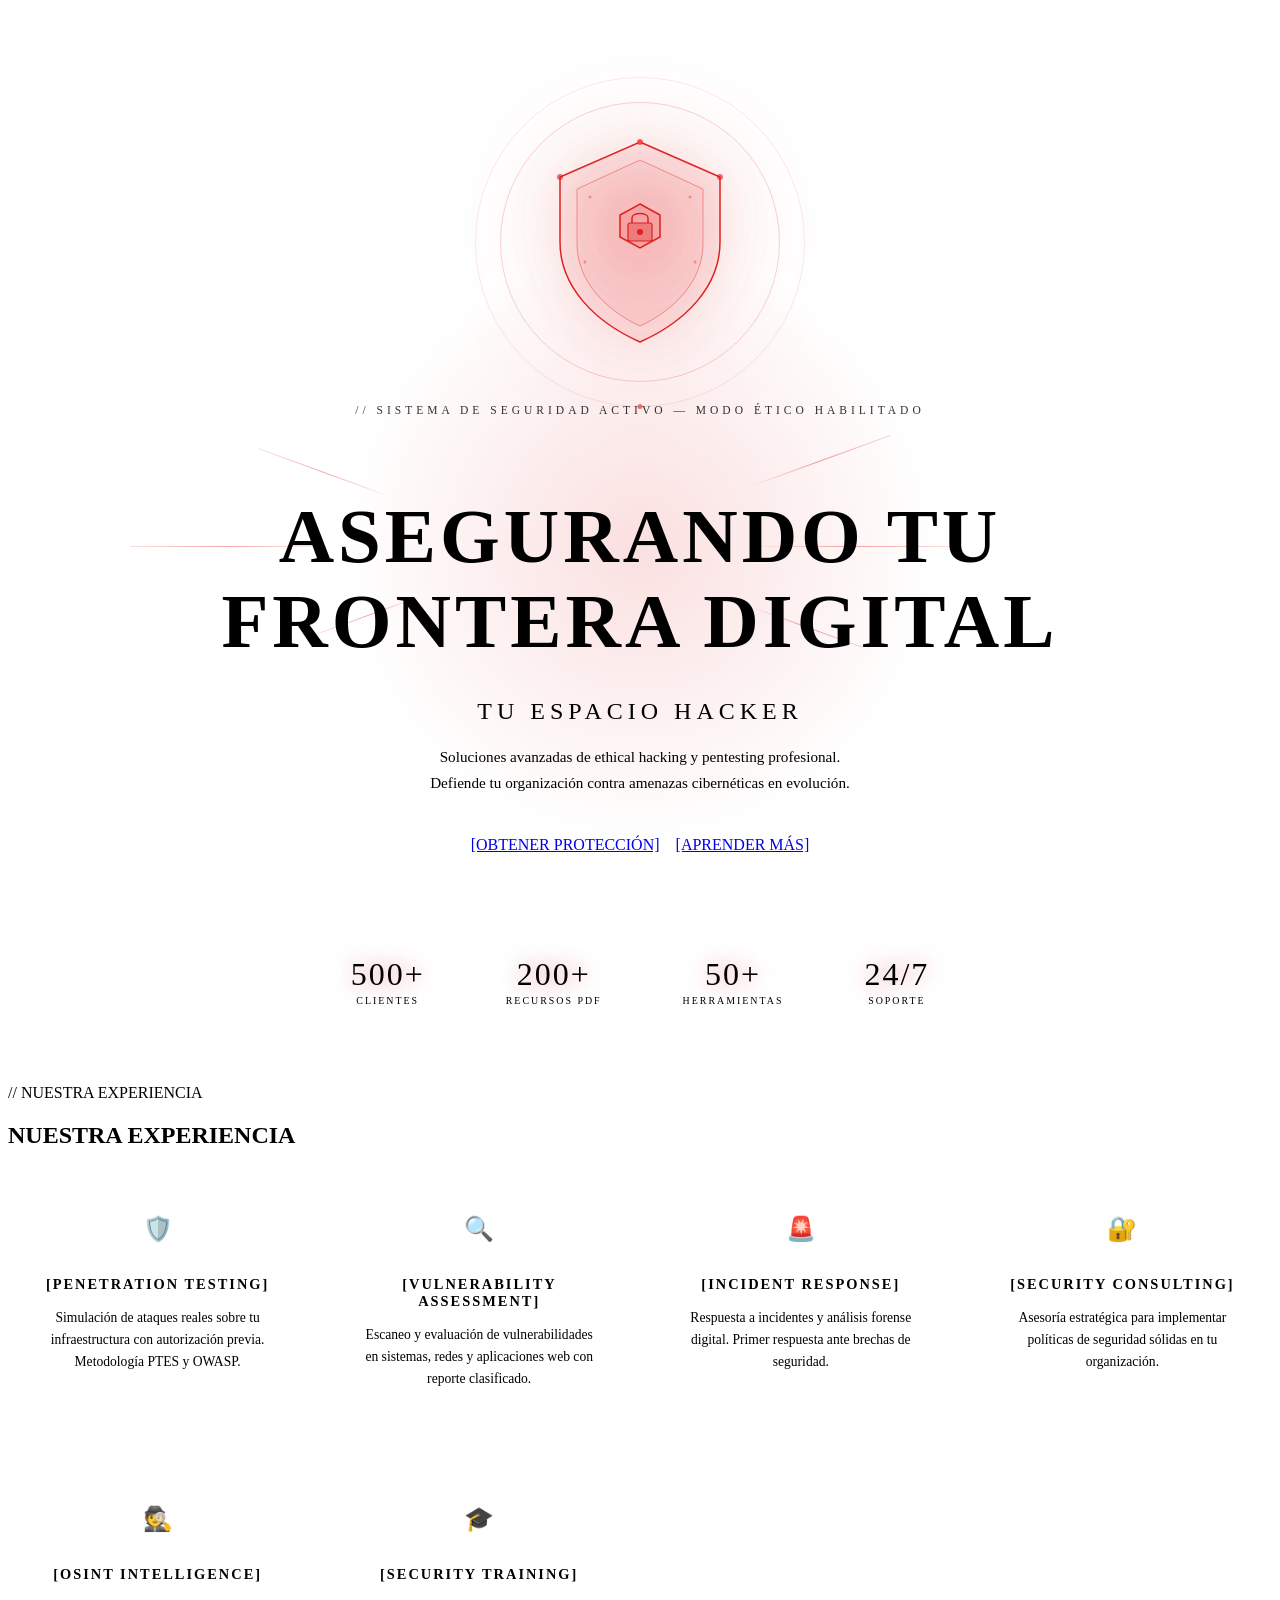
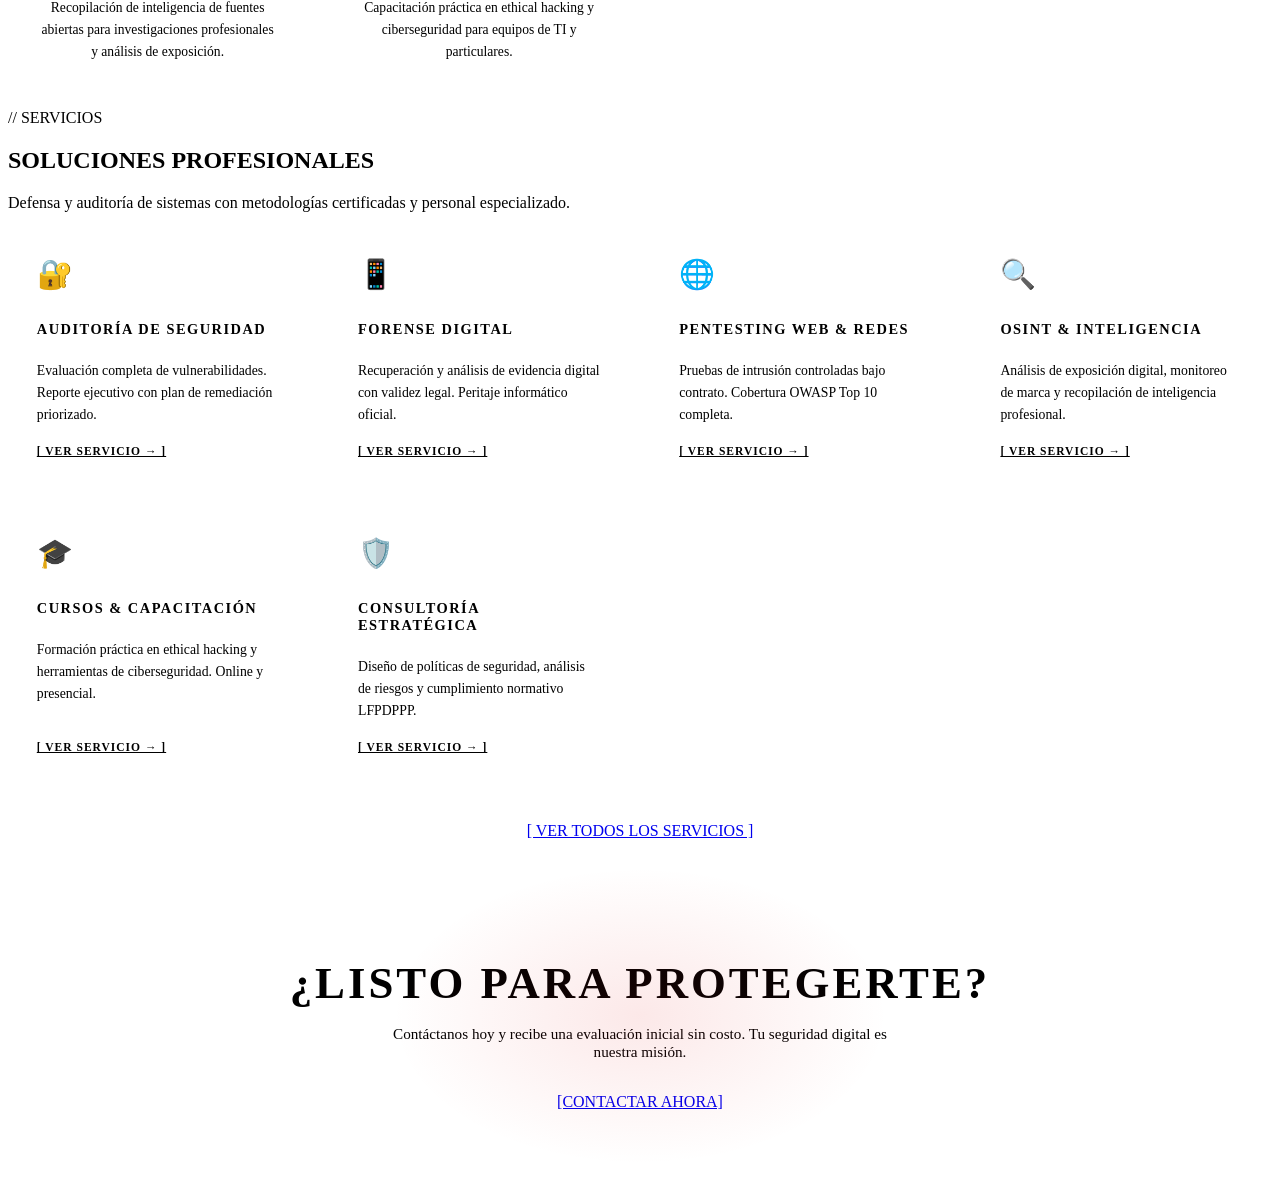
==== commit 2832c7eb: "Add files via upload" ====
--- a/index.html
+++ b/index.html
@@ -6,315 +6,347 @@
 <title>Tu Espacio Hacker | Ciberseguridad Profesional</title>
 <link rel="stylesheet" href="assets/style.css"/>
 <style>
-/* ---- HERO ---- */
+/* ======= HERO ======= */
 .hero {
   min-height: 100vh;
   display: flex; flex-direction: column;
   align-items: center; justify-content: center;
-  text-align: center; padding: 9rem 2rem 5rem;
+  text-align: center; padding: 7rem 2rem 4rem;
   position: relative; z-index: 1;
-  background:
-    radial-gradient(ellipse 80% 55% at 50% 0%, rgba(0,255,163,.06) 0%, transparent 65%),
-    var(--bg);
-}
+  overflow: hidden;
+}
+/* radial red glow behind shield */
 .hero::before {
   content: '';
-  position: absolute; inset: 0; z-index: 0; pointer-events: none;
-  background:
-    repeating-linear-gradient(0deg,transparent,transparent 59px,rgba(0,255,163,.018) 60px),
-    repeating-linear-gradient(90deg,transparent,transparent 59px,rgba(0,255,163,.018) 60px);
+  position: absolute; top: 50%; left: 50%;
+  transform: translate(-50%,-50%);
+  width: 600px; height: 600px;
+  background: radial-gradient(circle, rgba(224,32,32,.14) 0%, transparent 70%);
+  pointer-events: none; z-index: 0;
 }
 .hero > * { position: relative; z-index: 1; }
 
-/* terminal */
-.terminal {
-  background: var(--bg2); border: 1px solid var(--border2);
-  border-radius: 10px; width: 100%; max-width: 600px;
-  margin: 0 auto 3rem; overflow: hidden;
-  box-shadow: 0 0 60px rgba(0,255,163,.08);
-}
-.t-bar {
-  background: var(--bg3); padding: .6rem 1rem;
-  display: flex; align-items: center; gap: 8px;
-  border-bottom: 1px solid var(--border);
-}
-.dot { width: 12px; height: 12px; border-radius: 50%; }
-.dot.r{background:#ff5f57} .dot.y{background:#febc2e} .dot.g{background:#28c840}
-.t-title { font-family: var(--mono); font-size: .7rem; color: var(--text3); margin-left: .5rem; }
-.t-body { padding: .9rem 1.2rem; text-align: left; }
-.t-body p { font-family: var(--mono); font-size: .88rem; color: var(--green); }
-.t-prompt { color: var(--text3); }
-.cursor {
-  display: inline-block; width: 9px; height: 15px;
-  background: var(--green); vertical-align: middle;
-  margin-left: 2px; animation: blink 1s step-end infinite;
-}
-@keyframes blink { 0%,100%{opacity:1} 50%{opacity:0} }
-
-/* hero text */
-.hero-eyebrow {
+/* Shield SVG */
+.shield-wrap {
+  position: relative; width: 220px; height: 220px;
+  margin: 0 auto 2.5rem;
+  animation: float-y 4s ease-in-out infinite;
+}
+.shield-svg {
+  width: 100%; height: 100%;
+  filter: drop-shadow(0 0 30px rgba(224,32,32,.7)) drop-shadow(0 0 60px rgba(224,32,32,.4));
+}
+/* Orbit ring */
+.orbit-ring {
+  position: absolute; inset: -30px;
+  border-radius: 50%;
+  border: 1px solid rgba(224,32,32,.2);
+  animation: rotate-slow 12s linear infinite;
+}
+.orbit-ring::before {
+  content: '';
+  position: absolute; top: -3px; left: 50%;
+  width: 6px; height: 6px;
+  background: var(--red2); border-radius: 50%;
+  box-shadow: 0 0 8px var(--red2), 0 0 16px rgba(224,32,32,.6);
+  transform: translateX(-50%);
+}
+.orbit-ring-2 {
+  position: absolute; inset: -55px;
+  border-radius: 50%;
+  border: 1px solid rgba(224,32,32,.1);
+  animation: rotate-slow 20s linear infinite reverse;
+}
+.orbit-ring-2::before {
+  content: '';
+  position: absolute; bottom: -3px; left: 50%;
+  width: 5px; height: 5px;
+  background: rgba(224,32,32,.6); border-radius: 50%;
+  box-shadow: 0 0 6px var(--red);
+  transform: translateX(-50%);
+}
+
+/* Circuit lines from shield */
+.circuit-line {
+  position: absolute; background: linear-gradient(90deg, transparent, rgba(224,32,32,.4), rgba(224,32,32,.15));
+  height: 1px; top: 50%; transform-origin: left center;
+  animation: pulse-fade 3s ease-in-out infinite;
+}
+@keyframes pulse-fade { 0%,100%{opacity:.3} 50%{opacity:1} }
+
+.hero-label {
   font-family: var(--mono); font-size: .72rem;
-  color: var(--green); letter-spacing: 4px;
-  text-transform: uppercase; margin-bottom: 1rem; opacity: .7;
+  color: var(--red2); letter-spacing: 4px;
+  text-transform: uppercase; margin-bottom: 1rem; opacity: .8;
 }
 .hero-title {
   font-family: var(--display);
-  font-size: clamp(3rem, 9vw, 7.5rem);
-  letter-spacing: 4px; line-height: .95;
-  margin-bottom: .5rem;
-}
-.hero-title .line2 {
-  display: block;
-  font-size: clamp(2rem, 6vw, 5rem);
-  letter-spacing: 8px;
-}
-.hero-sub {
-  font-family: var(--mono); font-size: .85rem;
-  color: var(--text2); letter-spacing: 2px;
-  margin-bottom: 2.5rem;
-}
-.hero-pills {
-  display: flex; flex-wrap: wrap; justify-content: center;
-  gap: .6rem; margin-bottom: 2.8rem;
-}
-.pill {
-  background: var(--surface); border: 1px solid var(--border);
-  color: var(--text2); padding: .35rem 1rem;
-  border-radius: 100px; font-family: var(--ui);
-  font-size: .7rem; font-weight: 700;
-  letter-spacing: 1px; text-transform: uppercase; transition: .2s;
-}
-.pill:hover { border-color: var(--border2); color: var(--green); }
-.hero-cta { display: flex; gap: 1rem; justify-content: center; flex-wrap: wrap; margin-bottom: 5rem; }
+  font-size: clamp(2.2rem, 6vw, 5rem);
+  letter-spacing: 4px; line-height: 1.1; margin-bottom: .6rem;
+  text-transform: uppercase;
+}
+.hero-tagline {
+  font-family: var(--display); font-size: clamp(1rem, 2.5vw, 1.5rem);
+  letter-spacing: 5px; text-transform: uppercase;
+  color: var(--text2); margin-bottom: 1.2rem;
+}
+.hero-desc {
+  font-family: var(--ui); font-size: .95rem; color: var(--text2);
+  max-width: 520px; margin: 0 auto 2.5rem; line-height: 1.7;
+}
+.hero-btns { display:flex; gap:1rem; justify-content:center; flex-wrap:wrap; margin-bottom:4.5rem; }
+
 .hero-stats {
   display: flex; align-items: center; gap: 2.5rem;
   flex-wrap: wrap; justify-content: center;
-}
-.stat-num {
+  border-top: 1px solid var(--border); padding-top: 2rem;
+  width: 100%; max-width: 700px;
+}
+.h-stat { text-align: center; }
+.h-stat-n {
   display: block; font-family: var(--display);
-  font-size: 2.5rem; letter-spacing: 2px;
-  line-height: 1; text-shadow: 0 0 20px rgba(0,255,163,.4);
-}
-.stat-lbl {
-  font-family: var(--mono); font-size: .62rem;
-  color: var(--text3); letter-spacing: 2px; text-transform: uppercase;
-}
-.stat-sep { width: 1px; height: 44px; background: var(--border); }
-
-/* ---- FEATURES ---- */
-.features-grid {
-  display: grid;
-  grid-template-columns: repeat(auto-fit, minmax(260px, 1fr));
-  gap: 1.2rem;
-}
-.feat-card {
+  font-size: 2rem; letter-spacing: 2px;
+  color: var(--red2); line-height: 1;
+  text-shadow: 0 0 20px rgba(224,32,32,.5);
+}
+.h-stat-l { font-family: var(--mono); font-size: .62rem; color: var(--text3); letter-spacing: 2px; text-transform: uppercase; }
+.h-sep { width: 1px; height: 40px; background: var(--border); }
+
+/* ======= EXPERTISE ======= */
+.exp-grid {
+  display: grid; grid-template-columns: repeat(auto-fit, minmax(280px,1fr)); gap:1.4rem;
+}
+.exp-card {
   background: var(--surface); border: 1px solid var(--border);
-  border-radius: 10px; padding: 1.75rem; transition: .3s;
-}
-.feat-card:hover { border-color: var(--border2); transform: translateY(-4px); }
-.feat-icon { font-size: 2rem; margin-bottom: 1rem; display: block; }
-.feat-card h3 {
-  font-family: var(--display); font-size: 1.3rem;
-  letter-spacing: 1px; margin-bottom: .5rem;
-}
-.feat-card p { font-size: .88rem; color: var(--text2); }
-
-/* ---- SERVICE PREVIEW ---- */
-.srv-preview {
-  display: grid; grid-template-columns: repeat(auto-fill, minmax(300px,1fr)); gap: 1.2rem;
-}
-.sp-card {
+  border-radius: var(--r); padding: 2rem; transition: .3s;
+  position: relative; overflow: hidden; text-align: center;
+}
+.exp-card::before {
+  content:''; position:absolute; top:0;left:0;right:0;height:2px;
+  background:linear-gradient(90deg,transparent,var(--red),transparent);
+  transform:scaleX(0); transition:.35s;
+}
+.exp-card:hover { border-color:var(--border2); transform:translateY(-5px); box-shadow:0 20px 60px rgba(224,32,32,.1); background:var(--surface2); }
+.exp-card:hover::before { transform:scaleX(1); }
+.exp-icon {
+  width: 56px; height: 56px; margin: 0 auto 1.2rem;
+  background: var(--red-dim); border: 1px solid var(--border);
+  border-radius: 50%; display: flex; align-items: center; justify-content: center;
+  font-size: 1.5rem; transition: .3s;
+}
+.exp-card:hover .exp-icon { box-shadow: 0 0 20px rgba(224,32,32,.3); border-color: rgba(224,32,32,.4); }
+.exp-card h3 { font-family:var(--display); font-size:.9rem; letter-spacing:2px; text-transform:uppercase; margin-bottom:.5rem; }
+.exp-card p { font-size:.85rem; color:var(--text2); line-height:1.65; }
+
+/* ======= SERVICE PREVIEW ======= */
+.srv-prev-grid {
+  display: grid; grid-template-columns: repeat(auto-fill,minmax(290px,1fr)); gap:1.3rem;
+}
+.sp {
   background: var(--surface); border: 1px solid var(--border);
-  border-radius: 10px; padding: 1.75rem; transition: .3s;
+  border-radius: var(--r); padding: 1.8rem; transition: .3s;
   display: flex; flex-direction: column;
 }
-.sp-card:hover { border-color: var(--border2); transform: translateY(-4px); box-shadow: 0 16px 50px rgba(0,255,163,.06); }
-.sp-ico { font-size: 2rem; margin-bottom: 1rem; }
-.sp-card h3 { font-family: var(--display); font-size: 1.3rem; letter-spacing: 1px; margin-bottom: .5rem; }
-.sp-card p { font-size: .86rem; color: var(--text2); flex: 1; margin-bottom: 1.2rem; }
-.sp-link { color: var(--green); font-family: var(--ui); font-weight: 700; font-size: .78rem; letter-spacing: 1px; text-transform: uppercase; transition: .2s; }
-.sp-link:hover { letter-spacing: 3px; }
-
-/* ---- CTA BAND ---- */
+.sp:hover { border-color:var(--border2); transform:translateY(-4px); box-shadow:0 16px 50px rgba(224,32,32,.08); }
+.sp-ico { font-size: 1.8rem; margin-bottom: 1rem; }
+.sp h3 { font-family:var(--display); font-size:.9rem; letter-spacing:1.5px; text-transform:uppercase; margin-bottom:.5rem; }
+.sp p { font-size:.86rem; color:var(--text2); flex:1; margin-bottom:1.2rem; line-height:1.6; }
+.sp-link { color:var(--red2); font-family:var(--display); font-weight:700; font-size:.72rem; letter-spacing:1px; text-transform:uppercase; transition:.2s; }
+.sp-link:hover { letter-spacing:3px; text-shadow:0 0 8px rgba(224,32,32,.4); }
+
+/* ======= CTA ======= */
 .cta-band {
-  background: var(--surface2); border-top: 1px solid var(--border); border-bottom: 1px solid var(--border);
-  padding: 4rem 2rem; text-align: center; position: relative; z-index: 1;
-}
-.cta-band h2 { font-family: var(--display); font-size: clamp(2rem,5vw,3.5rem); letter-spacing: 3px; margin-bottom: 1rem; }
-.cta-band p { color: var(--text2); max-width: 540px; margin: 0 auto 2rem; }
+  background: linear-gradient(135deg, var(--surface3), rgba(20,5,5,.8));
+  border-top: 1px solid var(--border); border-bottom: 1px solid var(--border);
+  padding: 5rem 2rem; text-align:center; position:relative; z-index:1; overflow:hidden;
+}
+.cta-band::before {
+  content:''; position:absolute; top:50%; left:50%; transform:translate(-50%,-50%);
+  width:500px; height:300px;
+  background:radial-gradient(ellipse,rgba(224,32,32,.1) 0%,transparent 70%);
+  pointer-events:none;
+}
+.cta-band h2 { font-family:var(--display); font-size:clamp(1.6rem,4vw,2.8rem); letter-spacing:3px; text-transform:uppercase; margin-bottom:1rem; }
+.cta-band p { color:var(--text2); max-width:500px; margin:0 auto 2rem; font-size:.95rem; }
 </style>
 </head>
 <body>
-
 <script src="assets/nav-footer.js"></script>
 
 <!-- HERO -->
 <section class="hero">
-  <div class="terminal">
-    <div class="t-bar">
-      <span class="dot r"></span><span class="dot y"></span><span class="dot g"></span>
-      <span class="t-title">root@tuespacioHacker:~$</span>
-    </div>
-    <div class="t-body">
-      <p><span class="t-prompt">$ </span><span id="typed"></span><span class="cursor"></span></p>
-    </div>
-  </div>
-
-  <p class="hero-eyebrow">// Sistema activo — Modo ético habilitado</p>
+
+  <!-- Circuit lines emanating from center -->
+  <div style="position:absolute;top:50%;left:50%;transform:translate(-50%,-50%);width:100%;height:100%;pointer-events:none;z-index:0">
+    <div class="circuit-line" style="width:200px;left:50%;transform:translateX(110px) rotate(0deg)"></div>
+    <div class="circuit-line" style="width:150px;left:50%;top:calc(50% - 60px);transform:translateX(110px) rotate(-20deg)"></div>
+    <div class="circuit-line" style="width:120px;left:50%;top:calc(50% + 60px);transform:translateX(110px) rotate(20deg)"></div>
+    <div class="circuit-line" style="width:200px;right:50%;left:auto;transform:translateX(-110px) rotate(180deg)"></div>
+    <div class="circuit-line" style="width:140px;right:50%;left:auto;top:calc(50% - 50px);transform:translateX(-110px) rotate(200deg)"></div>
+    <div class="circuit-line" style="width:110px;right:50%;left:auto;top:calc(50% + 50px);transform:translateX(-110px) rotate(160deg)"></div>
+  </div>
+
+  <!-- SHIELD -->
+  <div class="shield-wrap">
+    <div class="orbit-ring-2"></div>
+    <div class="orbit-ring"></div>
+    <svg class="shield-svg" viewBox="0 0 200 220" fill="none" xmlns="http://www.w3.org/2000/svg">
+      <!-- Shield shape -->
+      <path d="M100 10 L180 45 L180 110 C180 155 145 190 100 210 C55 190 20 155 20 110 L20 45 Z"
+        fill="rgba(224,32,32,.08)" stroke="#e02020" stroke-width="1.5"/>
+      <!-- Inner shield -->
+      <path d="M100 28 L163 57 L163 112 C163 148 135 178 100 194 C65 178 37 148 37 112 L37 57 Z"
+        fill="rgba(224,32,32,.05)" stroke="rgba(224,32,32,.4)" stroke-width="1"/>
+      <!-- Hexagon center -->
+      <polygon points="100,72 120,83 120,105 100,116 80,105 80,83"
+        fill="rgba(224,32,32,.15)" stroke="#e02020" stroke-width="1.5"/>
+      <!-- Lock icon -->
+      <rect x="88" y="91" width="24" height="18" rx="2" fill="rgba(224,32,32,.3)" stroke="#e02020" stroke-width="1.2"/>
+      <path d="M92 91 L92 86 C92 80 108 80 108 86 L108 91" fill="none" stroke="#e02020" stroke-width="1.5"/>
+      <circle cx="100" cy="100" r="3" fill="#e02020"/>
+      <!-- Corner circuit nodes -->
+      <circle cx="20" cy="45" r="3" fill="#e02020" opacity=".6"/>
+      <circle cx="180" cy="45" r="3" fill="#e02020" opacity=".6"/>
+      <circle cx="100" cy="10" r="3" fill="#e02020" opacity=".6"/>
+      <!-- Glow dots along shield edge -->
+      <circle cx="100" cy="10" r="2" fill="#ff4040"/>
+      <circle cx="150" cy="65" r="1.5" fill="#ff4040" opacity=".5"/>
+      <circle cx="155" cy="130" r="1.5" fill="#ff4040" opacity=".5"/>
+      <circle cx="50" cy="65" r="1.5" fill="#ff4040" opacity=".5"/>
+      <circle cx="45" cy="130" r="1.5" fill="#ff4040" opacity=".5"/>
+    </svg>
+  </div>
+
+  <p class="hero-label">// SISTEMA DE SEGURIDAD ACTIVO — MODO ÉTICO HABILITADO</p>
 
   <h1 class="hero-title">
-    <span class="chrome">TU ESPACIO</span>
-    <span class="line2 chrome-green">HACKER</span>
+    <span class="chrome-white">ASEGURANDO TU</span><br>
+    <span class="chrome-red">FRONTERA DIGITAL</span>
   </h1>
 
-  <p class="hero-sub">Ciberseguridad Profesional &nbsp;·&nbsp; Ethical Hacking &nbsp;·&nbsp; Formación &nbsp;·&nbsp; Herramientas</p>
-
-  <div class="hero-pills">
-    <span class="pill">🔒 Ethical Hacking</span>
-    <span class="pill">🛡️ Pentesting</span>
-    <span class="pill">📡 Auditoría de Redes</span>
-    <span class="pill">🔍 Forense Digital</span>
-    <span class="pill">🕵️ OSINT</span>
-    <span class="pill">🎓 Capacitación</span>
-  </div>
-
-  <div class="hero-cta">
-    <a href="servicios.html" class="btn btn-primary">Ver Servicios</a>
-    <a href="recursos.html" class="btn btn-outline">Recursos Gratis</a>
+  <p class="hero-tagline">TU ESPACIO HACKER</p>
+
+  <p class="hero-desc">
+    Soluciones avanzadas de ethical hacking y pentesting profesional.<br>
+    Defiende tu organización contra amenazas cibernéticas en evolución.
+  </p>
+
+  <div class="hero-btns">
+    <a href="servicios.html" class="btn btn-primary">[OBTENER PROTECCIÓN]</a>
+    <a href="recursos.html" class="btn btn-outline">[APRENDER MÁS]</a>
   </div>
 
   <div class="hero-stats">
-    <div class="stat">
-      <span class="stat-num chrome-green">500+</span>
-      <span class="stat-lbl">Clientes</span>
-    </div>
-    <div class="stat-sep"></div>
-    <div class="stat">
-      <span class="stat-num chrome">200+</span>
-      <span class="stat-lbl">Recursos PDF</span>
-    </div>
-    <div class="stat-sep"></div>
-    <div class="stat">
-      <span class="stat-num chrome-green">50+</span>
-      <span class="stat-lbl">Herramientas</span>
-    </div>
-    <div class="stat-sep"></div>
-    <div class="stat">
-      <span class="stat-num chrome">24/7</span>
-      <span class="stat-lbl">Soporte</span>
-    </div>
+    <div class="h-stat"><span class="h-stat-n">500+</span><span class="h-stat-l">Clientes</span></div>
+    <div class="h-sep"></div>
+    <div class="h-stat"><span class="h-stat-n">200+</span><span class="h-stat-l">Recursos PDF</span></div>
+    <div class="h-sep"></div>
+    <div class="h-stat"><span class="h-stat-n">50+</span><span class="h-stat-l">Herramientas</span></div>
+    <div class="h-sep"></div>
+    <div class="h-stat"><span class="h-stat-n">24/7</span><span class="h-stat-l">Soporte</span></div>
   </div>
 </section>
 
-<!-- FEATURES -->
+<!-- EXPERTISE -->
 <section class="section alt">
   <div class="container">
     <div class="sec-header center fade-up">
-      <span class="sec-tag">// ¿por qué nosotros?</span>
-      <h2><span class="chrome">¿Por Qué</span> <span class="chrome-green">Elegirnos?</span></h2>
-    </div>
-    <div class="features-grid">
-      <div class="feat-card fade-up">
-        <span class="feat-icon">🏆</span>
-        <h3><span class="chrome">Experiencia</span> Real</h3>
-        <p>Años de experiencia en auditorías, pentesting y análisis forense digital para empresas e instituciones.</p>
-      </div>
-      <div class="feat-card fade-up">
-        <span class="feat-icon">⚖️</span>
-        <h3>100% <span class="chrome-green">Legal</span></h3>
-        <p>Todos nuestros servicios se realizan con autorización escrita previa y bajo el marco legal mexicano vigente.</p>
-      </div>
-      <div class="feat-card fade-up">
-        <span class="feat-icon">📋</span>
-        <h3>Reportes <span class="chrome">Profesionales</span></h3>
-        <p>Entregamos informes ejecutivos y técnicos detallados, listos para presentar a dirección o ante autoridades.</p>
-      </div>
-      <div class="feat-card fade-up">
-        <span class="feat-icon">🎓</span>
-        <h3>Formación <span class="chrome-green">Continua</span></h3>
-        <p>Cursos, talleres y recursos PDF para que tú o tu equipo dominen las herramientas de ciberseguridad.</p>
+      <span class="sec-tag">// NUESTRA EXPERIENCIA</span>
+      <h2><span class="chrome-white">NUESTRA</span> <span class="chrome-red">EXPERIENCIA</span></h2>
+    </div>
+    <div class="exp-grid">
+      <div class="exp-card fade-up">
+        <div class="exp-icon">🛡️</div>
+        <h3>[<span class="chrome-red">Penetration</span> Testing]</h3>
+        <p>Simulación de ataques reales sobre tu infraestructura con autorización previa. Metodología PTES y OWASP.</p>
+      </div>
+      <div class="exp-card fade-up">
+        <div class="exp-icon">🔍</div>
+        <h3>[<span class="chrome-red">Vulnerability</span> Assessment]</h3>
+        <p>Escaneo y evaluación de vulnerabilidades en sistemas, redes y aplicaciones web con reporte clasificado.</p>
+      </div>
+      <div class="exp-card fade-up">
+        <div class="exp-icon">🚨</div>
+        <h3>[<span class="chrome-red">Incident</span> Response]</h3>
+        <p>Respuesta a incidentes y análisis forense digital. Primer respuesta ante brechas de seguridad.</p>
+      </div>
+      <div class="exp-card fade-up">
+        <div class="exp-icon">🔐</div>
+        <h3>[<span class="chrome-red">Security</span> Consulting]</h3>
+        <p>Asesoría estratégica para implementar políticas de seguridad sólidas en tu organización.</p>
+      </div>
+      <div class="exp-card fade-up">
+        <div class="exp-icon">🕵️</div>
+        <h3>[<span class="chrome-red">OSINT</span> Intelligence]</h3>
+        <p>Recopilación de inteligencia de fuentes abiertas para investigaciones profesionales y análisis de exposición.</p>
+      </div>
+      <div class="exp-card fade-up">
+        <div class="exp-icon">🎓</div>
+        <h3>[<span class="chrome-red">Security</span> Training]</h3>
+        <p>Capacitación práctica en ethical hacking y ciberseguridad para equipos de TI y particulares.</p>
       </div>
     </div>
   </div>
 </section>
 
 <!-- SERVICES PREVIEW -->
-<section class="section darker">
+<section class="section">
   <div class="container">
     <div class="sec-header fade-up">
-      <span class="sec-tag">// servicios</span>
-      <h2>Nuestros <span class="chrome-green">Servicios</span></h2>
-      <p>Soluciones completas de ciberseguridad para individuos, empresas e instituciones.</p>
-    </div>
-    <div class="srv-preview">
-      <div class="sp-card fade-up">
+      <span class="sec-tag">// SERVICIOS</span>
+      <h2><span class="chrome-red">SOLUCIONES</span> <span class="chrome-white">PROFESIONALES</span></h2>
+      <p>Defensa y auditoría de sistemas con metodologías certificadas y personal especializado.</p>
+    </div>
+    <div class="srv-prev-grid">
+      <div class="sp fade-up">
         <div class="sp-ico">🔐</div>
-        <h3>Auditoría de <span class="chrome">Seguridad</span></h3>
-        <p>Evaluación completa de vulnerabilidades en sistemas, redes y aplicaciones web.</p>
-        <a href="servicios.html#auditoria" class="sp-link">Ver más →</a>
-      </div>
-      <div class="sp-card fade-up">
+        <h3>Auditoría de <span class="chrome-red">Seguridad</span></h3>
+        <p>Evaluación completa de vulnerabilidades. Reporte ejecutivo con plan de remediación priorizado.</p>
+        <a href="servicios.html#auditoria" class="sp-link">[ VER SERVICIO → ]</a>
+      </div>
+      <div class="sp fade-up">
         <div class="sp-ico">📱</div>
-        <h3>Forense <span class="chrome-green">Digital</span></h3>
-        <p>Recuperación y análisis de evidencia digital para procesos legales y empresariales.</p>
-        <a href="servicios.html#forense" class="sp-link">Ver más →</a>
-      </div>
-      <div class="sp-card fade-up">
+        <h3>Forense <span class="chrome-red">Digital</span></h3>
+        <p>Recuperación y análisis de evidencia digital con validez legal. Peritaje informático oficial.</p>
+        <a href="servicios.html#forense" class="sp-link">[ VER SERVICIO → ]</a>
+      </div>
+      <div class="sp fade-up">
         <div class="sp-ico">🌐</div>
-        <h3>Pentesting <span class="chrome">Web & Redes</span></h3>
-        <p>Simulación de ataques controlados sobre tu infraestructura con permiso explícito.</p>
-        <a href="servicios.html#pentesting" class="sp-link">Ver más →</a>
-      </div>
-      <div class="sp-card fade-up">
+        <h3>Pentesting <span class="chrome-red">Web & Redes</span></h3>
+        <p>Pruebas de intrusión controladas bajo contrato. Cobertura OWASP Top 10 completa.</p>
+        <a href="servicios.html#pentesting" class="sp-link">[ VER SERVICIO → ]</a>
+      </div>
+      <div class="sp fade-up">
         <div class="sp-ico">🔍</div>
-        <h3>OSINT &amp; <span class="chrome-green">Inteligencia</span></h3>
-        <p>Recopilación de información de fuentes abiertas para investigaciones profesionales.</p>
-        <a href="servicios.html#osint" class="sp-link">Ver más →</a>
-      </div>
-      <div class="sp-card fade-up">
+        <h3>OSINT & <span class="chrome-red">Inteligencia</span></h3>
+        <p>Análisis de exposición digital, monitoreo de marca y recopilación de inteligencia profesional.</p>
+        <a href="servicios.html#osint" class="sp-link">[ VER SERVICIO → ]</a>
+      </div>
+      <div class="sp fade-up">
         <div class="sp-ico">🎓</div>
-        <h3>Cursos &amp; <span class="chrome">Capacitación</span></h3>
-        <p>Formación práctica en ethical hacking y ciberseguridad para equipos y particulares.</p>
-        <a href="servicios.html#cursos" class="sp-link">Ver más →</a>
-      </div>
-      <div class="sp-card fade-up">
+        <h3>Cursos & <span class="chrome-red">Capacitación</span></h3>
+        <p>Formación práctica en ethical hacking y herramientas de ciberseguridad. Online y presencial.</p>
+        <a href="servicios.html#cursos" class="sp-link">[ VER SERVICIO → ]</a>
+      </div>
+      <div class="sp fade-up">
         <div class="sp-ico">🛡️</div>
-        <h3>Consultoría de <span class="chrome-green">Seguridad</span></h3>
-        <p>Asesoría estratégica para implementar políticas de seguridad en tu organización.</p>
-        <a href="servicios.html#consultoria" class="sp-link">Ver más →</a>
-      </div>
-    </div>
-    <div style="text-align:center;margin-top:3rem">
-      <a href="servicios.html" class="btn btn-outline fade-up">Ver Todos los Servicios →</a>
+        <h3>Consultoría <span class="chrome-red">Estratégica</span></h3>
+        <p>Diseño de políticas de seguridad, análisis de riesgos y cumplimiento normativo LFPDPPP.</p>
+        <a href="servicios.html#consultoria" class="sp-link">[ VER SERVICIO → ]</a>
+      </div>
+    </div>
+    <div style="text-align:center;margin-top:2.5rem">
+      <a href="servicios.html" class="btn btn-outline fade-up">[ VER TODOS LOS SERVICIOS ]</a>
     </div>
   </div>
 </section>
 
-<!-- CTA BAND -->
-<div class="cta-band fade-up">
-  <h2><span class="chrome">¿Listo para</span> <span class="chrome-green">Protegerte?</span></h2>
-  <p>Contáctanos hoy mismo y obtén una evaluación inicial sin costo. Tu seguridad digital es nuestra misión.</p>
-  <a href="contacto.html" class="btn btn-primary">Contactar Ahora</a>
+<!-- CTA -->
+<div class="cta-band">
+  <h2 class="fade-up"><span class="chrome-white">¿LISTO PARA</span> <span class="chrome-red">PROTEGERTE?</span></h2>
+  <p class="fade-up">Contáctanos hoy y recibe una evaluación inicial sin costo. Tu seguridad digital es nuestra misión.</p>
+  <a href="contacto.html" class="btn btn-primary fade-up">[CONTACTAR AHORA]</a>
 </div>
 
-<script src="assets/shared.js"></script>
-<script>
-// Typewriter
-(function(){
-  const lines=[
-    'Iniciando módulos de ciberseguridad...',
-    'Cargando herramientas de ethical hacking...',
-    'Sistema listo. Bienvenido a Tu Espacio Hacker.'
-  ];
-  const el=document.getElementById('typed');
-  let li=0,ci=0,del=false;
-  function t(){
-    const cur=lines[li];
-    if(!del){el.textContent=cur.slice(0,++ci);if(ci===cur.length){if(li<lines.length-1){setTimeout(()=>{del=true;t()},1800);return;}return;}}
-    else{el.textContent=cur.slice(0,--ci);if(ci===0){del=false;li++;}}
-    setTimeout(t,del?30:55);
-  }t();
-})();
-</script>
 </body>
 </html>
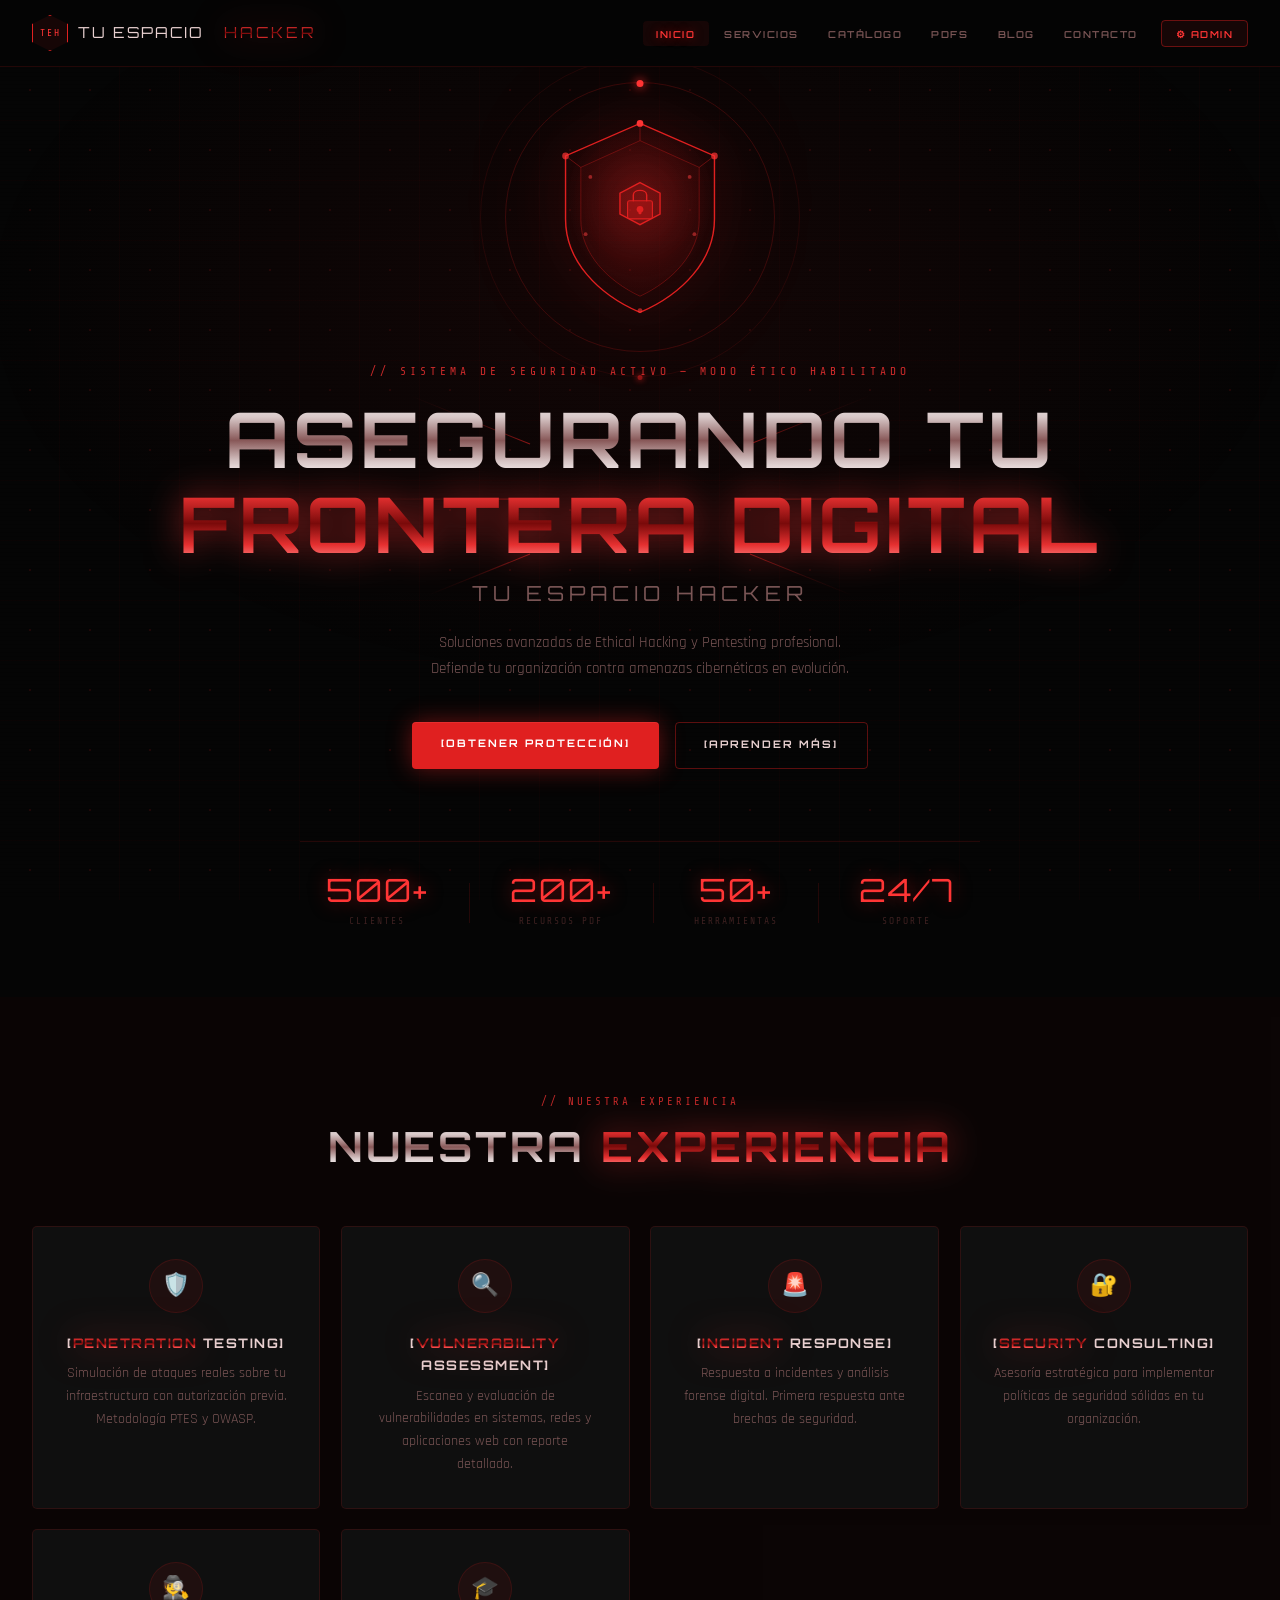
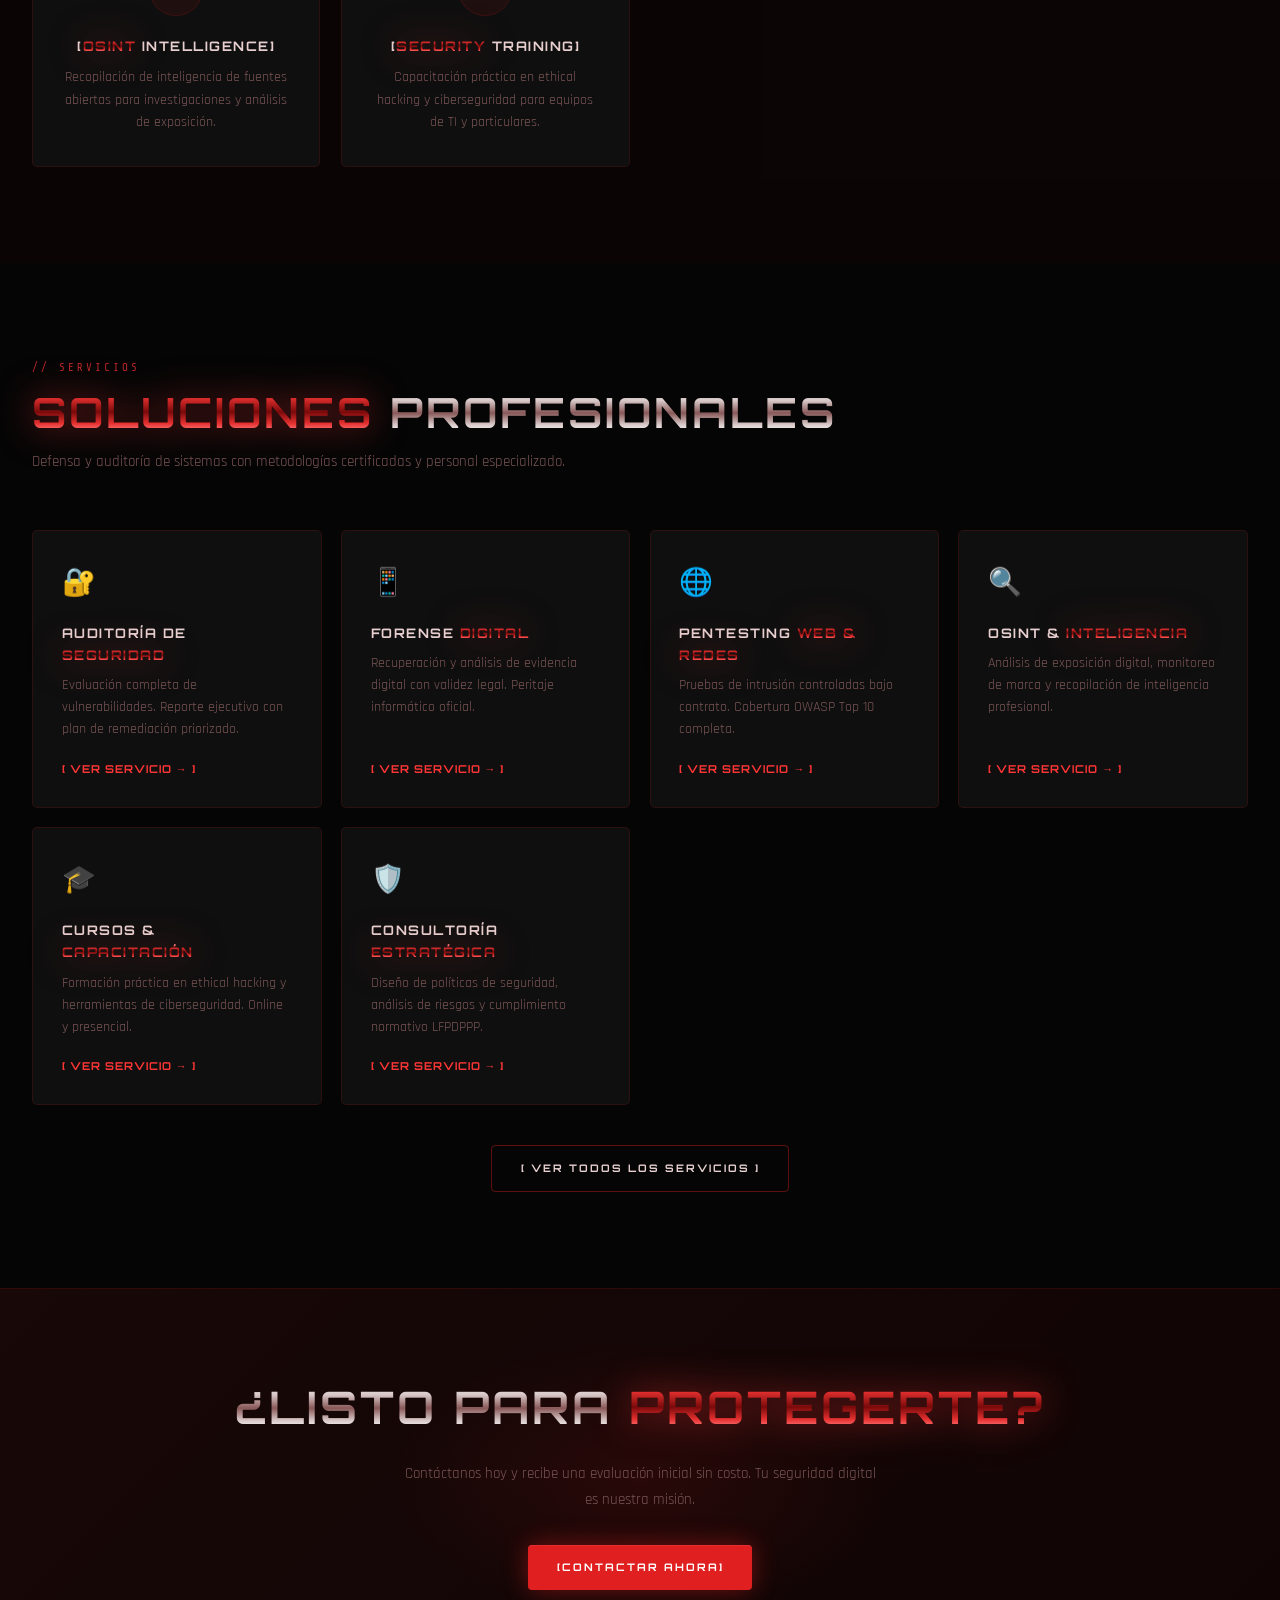
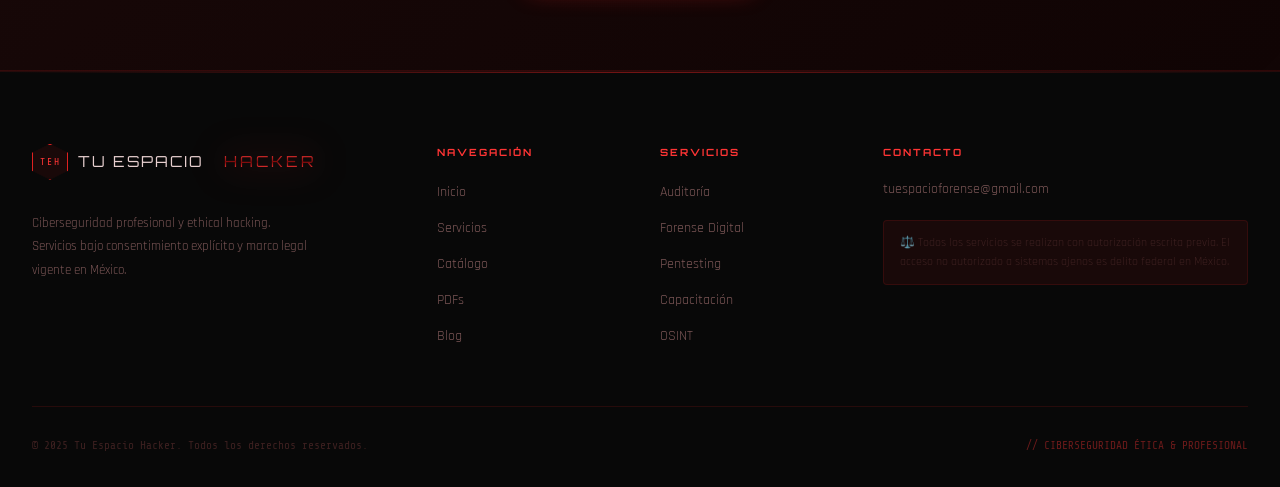
==== commit 51e64189: "Add files via upload" ====
--- a/index.html
+++ b/index.html
@@ -4,285 +4,439 @@
 <meta charset="UTF-8"/>
 <meta name="viewport" content="width=device-width,initial-scale=1.0"/>
 <title>Tu Espacio Hacker | Ciberseguridad Profesional</title>
-<link rel="stylesheet" href="assets/style.css"/>
+<link href="https://fonts.googleapis.com/css2?family=Orbitron:wght@400;600;700;900&family=Rajdhani:wght@400;500;600;700&family=Share+Tech+Mono&display=swap" rel="stylesheet"/>
 <style>
-/* ======= HERO ======= */
-.hero {
-  min-height: 100vh;
-  display: flex; flex-direction: column;
-  align-items: center; justify-content: center;
-  text-align: center; padding: 7rem 2rem 4rem;
-  position: relative; z-index: 1;
-  overflow: hidden;
+*,*::before,*::after{box-sizing:border-box;margin:0;padding:0}
+html{scroll-behavior:smooth}
+
+/* FORCE DARK — always, everywhere */
+html,body{
+  background:#050505 !important;
+  color:#e8d0d0 !important;
+  font-family:'Rajdhani',sans-serif;
+  font-size:16px; line-height:1.7;
+  overflow-x:hidden;
+  min-height:100vh;
 }
-/* radial red glow behind shield */
-.hero::before {
-  content: '';
-  position: absolute; top: 50%; left: 50%;
-  transform: translate(-50%,-50%);
-  width: 600px; height: 600px;
-  background: radial-gradient(circle, rgba(224,32,32,.14) 0%, transparent 70%);
-  pointer-events: none; z-index: 0;
+
+:root{
+  --bg:#050505;
+  --bg1:#080808;
+  --bg2:#0d0d0d;
+  --bg3:#111111;
+  --card:#0f0f0f;
+  --card2:#141414;
+  --red:#e02020;
+  --red2:#ff3535;
+  --red3:#b01818;
+  --red-g:rgba(224,32,32,.22);
+  --red-d:rgba(224,32,32,.08);
+  --red-m:rgba(224,32,32,.14);
+  --text:#e8d0d0;
+  --text2:#7a5555;
+  --text3:#3d2020;
+  --bdr:rgba(224,32,32,.14);
+  --bdr2:rgba(224,32,32,.42);
+  --mono:'Share Tech Mono',monospace;
+  --orb:'Orbitron',sans-serif;
+  --raj:'Rajdhani',sans-serif;
 }
-.hero > * { position: relative; z-index: 1; }
-
-/* Shield SVG */
-.shield-wrap {
-  position: relative; width: 220px; height: 220px;
-  margin: 0 auto 2.5rem;
-  animation: float-y 4s ease-in-out infinite;
+
+::-webkit-scrollbar{width:4px}
+::-webkit-scrollbar-track{background:#080808}
+::-webkit-scrollbar-thumb{background:#b01818;border-radius:2px}
+a{color:inherit;text-decoration:none}
+
+/* CIRCUIT GRID */
+body::before{
+  content:'';position:fixed;inset:0;z-index:0;pointer-events:none;
+  background-image:
+    repeating-linear-gradient(0deg,transparent,transparent 59px,rgba(224,32,32,.055) 60px),
+    repeating-linear-gradient(90deg,transparent,transparent 59px,rgba(224,32,32,.055) 60px);
+  background-size:60px 60px;
 }
-.shield-svg {
-  width: 100%; height: 100%;
-  filter: drop-shadow(0 0 30px rgba(224,32,32,.7)) drop-shadow(0 0 60px rgba(224,32,32,.4));
+body::after{
+  content:'';position:fixed;inset:0;z-index:0;pointer-events:none;
+  background-image:radial-gradient(circle,rgba(224,32,32,.12) 1.5px,transparent 1.5px);
+  background-size:60px 60px;
 }
-/* Orbit ring */
-.orbit-ring {
-  position: absolute; inset: -30px;
-  border-radius: 50%;
-  border: 1px solid rgba(224,32,32,.2);
-  animation: rotate-slow 12s linear infinite;
+
+/* SCANLINES */
+#scan{position:fixed;inset:0;z-index:1;pointer-events:none;
+  background:repeating-linear-gradient(0deg,transparent,transparent 3px,rgba(0,0,0,.06) 3px,rgba(0,0,0,.06) 4px)}
+
+/* CANVAS */
+#cvs{position:fixed;top:0;left:0;width:100%;height:100%;z-index:0;opacity:.03;pointer-events:none}
+
+/* ── CHROME TEXT ── */
+.cr{background:linear-gradient(180deg,#ff9090 0%,#e53030 22%,#7a0a0a 50%,#e53030 72%,#ff8080 88%,#c02020 100%);
+  -webkit-background-clip:text;-webkit-text-fill-color:transparent;background-clip:text;
+  filter:drop-shadow(0 0 18px rgba(229,48,48,.65))}
+.cw{background:linear-gradient(180deg,#fff 0%,#d8c8c8 28%,#885858 52%,#d8c8c8 74%,#fff 90%,#a07070 100%);
+  -webkit-background-clip:text;-webkit-text-fill-color:transparent;background-clip:text}
+
+/* ── NAV ── */
+#nav{
+  position:fixed;top:0;left:0;right:0;z-index:500;
+  background:rgba(5,5,5,.94);backdrop-filter:blur(18px);
+  border-bottom:1px solid var(--bdr);transition:.3s;
 }
-.orbit-ring::before {
-  content: '';
-  position: absolute; top: -3px; left: 50%;
-  width: 6px; height: 6px;
-  background: var(--red2); border-radius: 50%;
-  box-shadow: 0 0 8px var(--red2), 0 0 16px rgba(224,32,32,.6);
-  transform: translateX(-50%);
+.nw{max-width:1340px;margin:0 auto;padding:0 2rem;height:66px;
+  display:flex;align-items:center;justify-content:space-between}
+.logo{display:flex;align-items:center;gap:10px;
+  font-family:var(--orb);font-size:.95rem;letter-spacing:2px;color:var(--text)}
+.logo-hex{
+  width:36px;height:36px;
+  clip-path:polygon(50% 0%,100% 25%,100% 75%,50% 100%,0% 75%,0% 25%);
+  background:var(--red-d);border:1.5px solid var(--red);
+  display:flex;align-items:center;justify-content:center;
+  font-family:var(--mono);font-size:.6rem;color:var(--red2);
+  box-shadow:0 0 12px var(--red-g)}
+.nl{display:flex;align-items:center;gap:2px;list-style:none}
+.nl a{font-family:var(--orb);font-size:.6rem;font-weight:600;
+  letter-spacing:1.5px;text-transform:uppercase;
+  color:var(--text2);padding:.42rem .85rem;border-radius:4px;transition:.2s}
+.nl a:hover,.nl a.on{color:var(--red2);background:var(--red-d);text-shadow:0 0 10px rgba(224,32,32,.5)}
+.nl .nb{color:var(--red2)!important;border:1px solid var(--bdr2);background:var(--red-d)!important;margin-left:.5rem}
+.ham{display:none;background:none;border:none;color:var(--red2);font-size:1.5rem;cursor:pointer}
+
+/* ── HERO ── */
+.hero{
+  min-height:100vh;display:flex;flex-direction:column;
+  align-items:center;justify-content:center;
+  text-align:center;padding:7rem 2rem 4rem;
+  position:relative;z-index:1;overflow:hidden;
+  background:radial-gradient(ellipse 80% 60% at 50% 30%,rgba(224,32,32,.07) 0%,transparent 65%);
 }
-.orbit-ring-2 {
-  position: absolute; inset: -55px;
-  border-radius: 50%;
-  border: 1px solid rgba(224,32,32,.1);
-  animation: rotate-slow 20s linear infinite reverse;
-}
-.orbit-ring-2::before {
-  content: '';
-  position: absolute; bottom: -3px; left: 50%;
-  width: 5px; height: 5px;
-  background: rgba(224,32,32,.6); border-radius: 50%;
-  box-shadow: 0 0 6px var(--red);
-  transform: translateX(-50%);
-}
-
-/* Circuit lines from shield */
-.circuit-line {
-  position: absolute; background: linear-gradient(90deg, transparent, rgba(224,32,32,.4), rgba(224,32,32,.15));
-  height: 1px; top: 50%; transform-origin: left center;
-  animation: pulse-fade 3s ease-in-out infinite;
-}
-@keyframes pulse-fade { 0%,100%{opacity:.3} 50%{opacity:1} }
-
-.hero-label {
-  font-family: var(--mono); font-size: .72rem;
-  color: var(--red2); letter-spacing: 4px;
-  text-transform: uppercase; margin-bottom: 1rem; opacity: .8;
-}
-.hero-title {
-  font-family: var(--display);
-  font-size: clamp(2.2rem, 6vw, 5rem);
-  letter-spacing: 4px; line-height: 1.1; margin-bottom: .6rem;
-  text-transform: uppercase;
-}
-.hero-tagline {
-  font-family: var(--display); font-size: clamp(1rem, 2.5vw, 1.5rem);
-  letter-spacing: 5px; text-transform: uppercase;
-  color: var(--text2); margin-bottom: 1.2rem;
-}
-.hero-desc {
-  font-family: var(--ui); font-size: .95rem; color: var(--text2);
-  max-width: 520px; margin: 0 auto 2.5rem; line-height: 1.7;
-}
-.hero-btns { display:flex; gap:1rem; justify-content:center; flex-wrap:wrap; margin-bottom:4.5rem; }
-
-.hero-stats {
-  display: flex; align-items: center; gap: 2.5rem;
-  flex-wrap: wrap; justify-content: center;
-  border-top: 1px solid var(--border); padding-top: 2rem;
-  width: 100%; max-width: 700px;
-}
-.h-stat { text-align: center; }
-.h-stat-n {
-  display: block; font-family: var(--display);
-  font-size: 2rem; letter-spacing: 2px;
-  color: var(--red2); line-height: 1;
-  text-shadow: 0 0 20px rgba(224,32,32,.5);
-}
-.h-stat-l { font-family: var(--mono); font-size: .62rem; color: var(--text3); letter-spacing: 2px; text-transform: uppercase; }
-.h-sep { width: 1px; height: 40px; background: var(--border); }
-
-/* ======= EXPERTISE ======= */
-.exp-grid {
-  display: grid; grid-template-columns: repeat(auto-fit, minmax(280px,1fr)); gap:1.4rem;
-}
-.exp-card {
-  background: var(--surface); border: 1px solid var(--border);
-  border-radius: var(--r); padding: 2rem; transition: .3s;
-  position: relative; overflow: hidden; text-align: center;
-}
-.exp-card::before {
-  content:''; position:absolute; top:0;left:0;right:0;height:2px;
+.hero>*{position:relative;z-index:2}
+
+/* SHIELD */
+.shield{position:relative;width:210px;height:210px;margin:0 auto 2.5rem;
+  animation:floaty 4s ease-in-out infinite}
+@keyframes floaty{0%,100%{transform:translateY(0)}50%{transform:translateY(-14px)}}
+.ring{position:absolute;border-radius:50%;border:1px solid rgba(224,32,32,.2)}
+.r1{inset:-30px;animation:spin 12s linear infinite}
+.r2{inset:-55px;border-color:rgba(224,32,32,.1);animation:spin 20s linear infinite reverse}
+.r1::before,.r2::before{
+  content:'';position:absolute;top:-3.5px;left:50%;
+  width:7px;height:7px;border-radius:50%;
+  background:var(--red2);box-shadow:0 0 10px var(--red2),0 0 20px rgba(224,32,32,.6);
+  transform:translateX(-50%)}
+.r2::before{top:auto;bottom:-3.5px;background:rgba(224,32,32,.6);box-shadow:0 0 6px var(--red);width:5px;height:5px}
+@keyframes spin{from{transform:rotate(0deg)}to{transform:rotate(360deg)}}
+.shield-svg{width:100%;height:100%;
+  filter:drop-shadow(0 0 28px rgba(224,32,32,.7)) drop-shadow(0 0 55px rgba(224,32,32,.35))}
+
+/* circuit sparks */
+.spark{
+  position:absolute;top:50%;left:50%;height:1px;
+  background:linear-gradient(90deg,rgba(224,32,32,.6),rgba(224,32,32,.15),transparent);
+  transform-origin:0 50%;animation:sparkle 3s ease-in-out infinite}
+@keyframes sparkle{0%,100%{opacity:.3}50%{opacity:.9}}
+
+.hero-tag{font-family:var(--mono);font-size:.7rem;color:var(--red2);
+  letter-spacing:4px;text-transform:uppercase;margin-bottom:1rem;opacity:.8}
+.hero-h1{font-family:var(--orb);font-size:clamp(2rem,6vw,5rem);
+  letter-spacing:4px;line-height:1.1;text-transform:uppercase;margin-bottom:.6rem}
+.hero-sub{font-family:var(--orb);font-size:clamp(.9rem,2vw,1.3rem);
+  letter-spacing:5px;text-transform:uppercase;color:var(--text2);margin-bottom:1.2rem}
+.hero-p{font-size:.95rem;color:var(--text2);max-width:500px;margin:0 auto 2.5rem;line-height:1.7}
+.btns{display:flex;gap:1rem;justify-content:center;flex-wrap:wrap;margin-bottom:4.5rem}
+
+.btn-r{
+  background:var(--red);color:#fff;border:none;cursor:pointer;
+  font-family:var(--orb);font-weight:700;font-size:.65rem;letter-spacing:2px;text-transform:uppercase;
+  padding:.85rem 1.8rem;border-radius:4px;transition:.25s;display:inline-block;
+  box-shadow:0 0 24px rgba(224,32,32,.45),inset 0 1px 0 rgba(255,100,100,.2)}
+.btn-r:hover{background:var(--red2);box-shadow:0 0 45px rgba(224,32,32,.7);transform:translateY(-2px)}
+.btn-o{
+  background:transparent;color:var(--text);border:1px solid rgba(224,32,32,.4);cursor:pointer;
+  font-family:var(--orb);font-weight:700;font-size:.65rem;letter-spacing:2px;text-transform:uppercase;
+  padding:.85rem 1.8rem;border-radius:4px;transition:.25s;display:inline-block}
+.btn-o:hover{background:var(--red-d);border-color:var(--red);color:var(--red2);
+  box-shadow:0 0 22px rgba(224,32,32,.25);transform:translateY(-2px)}
+
+.stats{
+  display:flex;align-items:center;gap:2.5rem;flex-wrap:wrap;justify-content:center;
+  border-top:1px solid var(--bdr);padding-top:2rem;width:100%;max-width:680px}
+.sn{display:block;font-family:var(--orb);font-size:2rem;letter-spacing:2px;
+  color:var(--red2);line-height:1;text-shadow:0 0 18px rgba(224,32,32,.5)}
+.sl{font-family:var(--mono);font-size:.6rem;color:var(--text3);letter-spacing:2px;text-transform:uppercase}
+.sep{width:1px;height:40px;background:var(--bdr)}
+
+/* ── SECTION BASE ── */
+.sec{padding:6rem 2rem;position:relative;z-index:1}
+.sec-alt{background:rgba(224,32,32,.025)}
+.wrap{max-width:1340px;margin:0 auto}
+.sh{margin-bottom:3.5rem}
+.sh.c{text-align:center}.sh.c .sp{margin:0 auto}
+.stag{font-family:var(--mono);font-size:.68rem;color:var(--red2);
+  letter-spacing:3px;text-transform:uppercase;display:block;margin-bottom:.8rem;opacity:.75}
+.sh h2{font-family:var(--orb);font-size:clamp(1.5rem,3.5vw,2.6rem);
+  letter-spacing:3px;line-height:1.1;margin-bottom:.8rem}
+.sp{color:var(--text2);font-size:.92rem;max-width:560px}
+
+/* ── CARDS ── */
+.card{
+  background:var(--card);border:1px solid var(--bdr);
+  border-radius:5px;padding:2rem;transition:.3s;
+  position:relative;overflow:hidden}
+.card::before{
+  content:'';position:absolute;top:0;left:0;right:0;height:2px;
   background:linear-gradient(90deg,transparent,var(--red),transparent);
-  transform:scaleX(0); transition:.35s;
-}
-.exp-card:hover { border-color:var(--border2); transform:translateY(-5px); box-shadow:0 20px 60px rgba(224,32,32,.1); background:var(--surface2); }
-.exp-card:hover::before { transform:scaleX(1); }
-.exp-icon {
-  width: 56px; height: 56px; margin: 0 auto 1.2rem;
-  background: var(--red-dim); border: 1px solid var(--border);
-  border-radius: 50%; display: flex; align-items: center; justify-content: center;
-  font-size: 1.5rem; transition: .3s;
-}
-.exp-card:hover .exp-icon { box-shadow: 0 0 20px rgba(224,32,32,.3); border-color: rgba(224,32,32,.4); }
-.exp-card h3 { font-family:var(--display); font-size:.9rem; letter-spacing:2px; text-transform:uppercase; margin-bottom:.5rem; }
-.exp-card p { font-size:.85rem; color:var(--text2); line-height:1.65; }
-
-/* ======= SERVICE PREVIEW ======= */
-.srv-prev-grid {
-  display: grid; grid-template-columns: repeat(auto-fill,minmax(290px,1fr)); gap:1.3rem;
-}
-.sp {
-  background: var(--surface); border: 1px solid var(--border);
-  border-radius: var(--r); padding: 1.8rem; transition: .3s;
-  display: flex; flex-direction: column;
-}
-.sp:hover { border-color:var(--border2); transform:translateY(-4px); box-shadow:0 16px 50px rgba(224,32,32,.08); }
-.sp-ico { font-size: 1.8rem; margin-bottom: 1rem; }
-.sp h3 { font-family:var(--display); font-size:.9rem; letter-spacing:1.5px; text-transform:uppercase; margin-bottom:.5rem; }
-.sp p { font-size:.86rem; color:var(--text2); flex:1; margin-bottom:1.2rem; line-height:1.6; }
-.sp-link { color:var(--red2); font-family:var(--display); font-weight:700; font-size:.72rem; letter-spacing:1px; text-transform:uppercase; transition:.2s; }
-.sp-link:hover { letter-spacing:3px; text-shadow:0 0 8px rgba(224,32,32,.4); }
-
-/* ======= CTA ======= */
-.cta-band {
-  background: linear-gradient(135deg, var(--surface3), rgba(20,5,5,.8));
-  border-top: 1px solid var(--border); border-bottom: 1px solid var(--border);
-  padding: 5rem 2rem; text-align:center; position:relative; z-index:1; overflow:hidden;
-}
-.cta-band::before {
-  content:''; position:absolute; top:50%; left:50%; transform:translate(-50%,-50%);
-  width:500px; height:300px;
-  background:radial-gradient(ellipse,rgba(224,32,32,.1) 0%,transparent 70%);
-  pointer-events:none;
-}
-.cta-band h2 { font-family:var(--display); font-size:clamp(1.6rem,4vw,2.8rem); letter-spacing:3px; text-transform:uppercase; margin-bottom:1rem; }
-.cta-band p { color:var(--text2); max-width:500px; margin:0 auto 2rem; font-size:.95rem; }
+  transform:scaleX(0);transition:.35s}
+.card:hover{border-color:var(--bdr2);transform:translateY(-5px);
+  box-shadow:0 20px 60px rgba(224,32,32,.1);background:var(--card2)}
+.card:hover::before{transform:scaleX(1)}
+
+/* ── EXPERTISE GRID ── */
+.eg{display:grid;grid-template-columns:repeat(auto-fit,minmax(270px,1fr));gap:1.3rem}
+.ec{background:var(--card);border:1px solid var(--bdr);border-radius:5px;
+  padding:2rem;transition:.3s;position:relative;overflow:hidden;text-align:center}
+.ec::before{content:'';position:absolute;top:0;left:0;right:0;height:2px;
+  background:linear-gradient(90deg,transparent,var(--red),transparent);
+  transform:scaleX(0);transition:.35s}
+.ec:hover{border-color:var(--bdr2);transform:translateY(-5px);
+  box-shadow:0 20px 60px rgba(224,32,32,.1);background:var(--card2)}
+.ec:hover::before{transform:scaleX(1)}
+.eico{width:54px;height:54px;margin:0 auto 1.2rem;
+  background:var(--red-d);border:1px solid var(--bdr);border-radius:50%;
+  display:flex;align-items:center;justify-content:center;font-size:1.4rem;transition:.3s}
+.ec:hover .eico{box-shadow:0 0 20px rgba(224,32,32,.35);border-color:rgba(224,32,32,.45)}
+.ec h3{font-family:var(--orb);font-size:.82rem;letter-spacing:1.5px;text-transform:uppercase;margin-bottom:.5rem}
+.ec p{font-size:.86rem;color:var(--text2);line-height:1.65}
+
+/* ── SERVICES PREVIEW ── */
+.sg{display:grid;grid-template-columns:repeat(auto-fill,minmax(280px,1fr));gap:1.2rem}
+.sc{background:var(--card);border:1px solid var(--bdr);border-radius:5px;
+  padding:1.8rem;transition:.3s;display:flex;flex-direction:column}
+.sc:hover{border-color:var(--bdr2);transform:translateY(-4px);
+  box-shadow:0 16px 50px rgba(224,32,32,.09)}
+.si{font-size:1.7rem;margin-bottom:1rem}
+.sc h3{font-family:var(--orb);font-size:.82rem;letter-spacing:1.5px;
+  text-transform:uppercase;margin-bottom:.5rem}
+.sc p{font-size:.86rem;color:var(--text2);flex:1;margin-bottom:1.2rem;line-height:1.6}
+.sl2{color:var(--red2);font-family:var(--orb);font-weight:700;font-size:.68rem;
+  letter-spacing:1px;text-transform:uppercase;transition:.2s}
+.sl2:hover{letter-spacing:3px;text-shadow:0 0 8px rgba(224,32,32,.45)}
+
+/* ── CTA BAND ── */
+.cta{
+  background:linear-gradient(135deg,#180808,rgba(20,5,5,.8));
+  border-top:1px solid var(--bdr);border-bottom:1px solid var(--bdr);
+  padding:5rem 2rem;text-align:center;position:relative;z-index:1;overflow:hidden}
+.cta::before{content:'';position:absolute;top:50%;left:50%;transform:translate(-50%,-50%);
+  width:500px;height:280px;
+  background:radial-gradient(ellipse,rgba(224,32,32,.1) 0%,transparent 70%);pointer-events:none}
+.cta h2{font-family:var(--orb);font-size:clamp(1.5rem,4vw,2.8rem);
+  letter-spacing:3px;text-transform:uppercase;margin-bottom:1rem}
+.cta p{color:var(--text2);max-width:480px;margin:0 auto 2rem;font-size:.95rem}
+
+/* ── PAGE HERO (inner pages) ── */
+.ph{min-height:40vh;display:flex;align-items:center;justify-content:center;
+  text-align:center;padding:9rem 2rem 4rem;position:relative;z-index:1;
+  background:radial-gradient(ellipse 70% 55% at 50% 0%,rgba(224,32,32,.09) 0%,transparent 65%)}
+.ph::after{content:'';position:absolute;bottom:0;left:0;right:0;height:1px;
+  background:linear-gradient(90deg,transparent,var(--red),transparent);opacity:.4}
+.ph-tag{font-family:var(--mono);font-size:.7rem;color:var(--red2);
+  letter-spacing:3px;text-transform:uppercase;display:block;margin-bottom:.8rem;opacity:.8}
+.ph h1{font-family:var(--orb);font-size:clamp(2.5rem,7vw,5rem);
+  letter-spacing:4px;line-height:1.05;margin-bottom:1rem}
+
+/* ── FOOTER ── */
+footer{background:var(--bg1);border-top:1px solid var(--bdr);
+  padding:4.5rem 2rem 2rem;position:relative;z-index:1}
+footer::before{content:'';position:absolute;top:0;left:0;right:0;height:1px;
+  background:linear-gradient(90deg,transparent,var(--red),transparent);opacity:.5}
+.fg{max-width:1340px;margin:0 auto 3rem;
+  display:grid;grid-template-columns:2fr 1fr 1fr 2fr;gap:2.5rem}
+.fc h4{font-family:var(--orb);font-size:.62rem;font-weight:700;
+  text-transform:uppercase;letter-spacing:2px;color:var(--red2);margin-bottom:1.1rem}
+.fc ul{list-style:none}
+.fc ul li{margin-bottom:.55rem}
+.fc ul li a{font-size:.88rem;color:var(--text2);transition:.2s}
+.fc ul li a:hover{color:var(--red2)}
+.fb{max-width:1340px;margin:0 auto;padding-top:1.8rem;border-top:1px solid var(--bdr);
+  display:flex;justify-content:space-between;align-items:center;flex-wrap:wrap;gap:.8rem}
+.fb span{font-family:var(--mono);font-size:.7rem;color:var(--text3)}
+.fb .ft{color:var(--red2);opacity:.4}
+footer p.fd{font-size:.84rem;color:var(--text2);line-height:1.75;max-width:280px;margin-top:1rem}
+.fmail{font-size:.88rem;color:var(--text2);display:block;margin-bottom:1.1rem}
+.fmail:hover{color:var(--red2)}
+.fleg{font-size:.74rem;color:var(--text3);line-height:1.65;
+  background:var(--red-d);border:1px solid var(--bdr);border-radius:4px;padding:.75rem 1rem}
+
+/* ── FADE UP ── */
+.fu{opacity:0;transform:translateY(26px);transition:opacity .55s ease,transform .55s ease}
+.fu.vis{opacity:1;transform:translateY(0)}
+.fu:nth-child(2){transition-delay:.1s}.fu:nth-child(3){transition-delay:.2s}
+.fu:nth-child(4){transition-delay:.3s}.fu:nth-child(5){transition-delay:.4s}
+.fu:nth-child(6){transition-delay:.5s}
+
+/* ── ANIMATIONS ── */
+@keyframes pulse-r{0%,100%{box-shadow:0 0 20px rgba(224,32,32,.3)}50%{box-shadow:0 0 40px rgba(224,32,32,.65)}}
+
+/* ── RESPONSIVE ── */
+@media(max-width:1060px){
+  .nl{display:none}.ham{display:block}
+  .fg{grid-template-columns:1fr 1fr}}
+@media(max-width:640px){
+  .sec{padding:4rem 1.25rem}
+  .fg{grid-template-columns:1fr}
+  .fb{flex-direction:column;text-align:center}}
 </style>
 </head>
 <body>
-<script src="assets/nav-footer.js"></script>
+
+<div id="scan"></div>
+<canvas id="cvs"></canvas>
+
+<!-- NAV -->
+<nav id="nav">
+  <div class="nw">
+    <a href="index.html" class="logo">
+      <div class="logo-hex">TEH</div>
+      TU&nbsp;ESPACIO&nbsp;<span class="cr" style="font-family:'Orbitron',sans-serif;letter-spacing:3px;margin-left:4px">HACKER</span>
+    </a>
+    <ul class="nl">
+      <li><a href="index.html" class="on">Inicio</a></li>
+      <li><a href="servicios.html">Servicios</a></li>
+      <li><a href="catalogo.html">Catálogo</a></li>
+      <li><a href="recursos.html">PDFs</a></li>
+      <li><a href="blog.html">Blog</a></li>
+      <li><a href="contacto.html">Contacto</a></li>
+      <li><a href="admin.html" class="nb">⚙ Admin</a></li>
+    </ul>
+    <button class="ham" onclick="document.getElementById('mmenu').style.right='0'">☰</button>
+  </div>
+</nav>
+
+<!-- MOBILE MENU -->
+<div id="mmenu" style="position:fixed;top:0;right:-280px;width:260px;height:100vh;background:#0d0d0d;border-left:1px solid rgba(224,32,32,.14);z-index:900;padding:5rem 2rem;transition:right .3s ease">
+  <button onclick="document.getElementById('mmenu').style.right='-280px'" style="position:absolute;top:1.2rem;right:1.2rem;background:none;border:none;color:#ff3535;font-size:1.2rem;cursor:pointer">✕</button>
+  <ul style="list-style:none">
+    <li style="margin-bottom:1.2rem"><a href="index.html" style="font-family:'Orbitron',sans-serif;font-size:.8rem;font-weight:700;text-transform:uppercase;letter-spacing:1px;color:#e8d0d0">Inicio</a></li>
+    <li style="margin-bottom:1.2rem"><a href="servicios.html" style="font-family:'Orbitron',sans-serif;font-size:.8rem;font-weight:700;text-transform:uppercase;letter-spacing:1px;color:#e8d0d0">Servicios</a></li>
+    <li style="margin-bottom:1.2rem"><a href="catalogo.html" style="font-family:'Orbitron',sans-serif;font-size:.8rem;font-weight:700;text-transform:uppercase;letter-spacing:1px;color:#e8d0d0">Catálogo</a></li>
+    <li style="margin-bottom:1.2rem"><a href="recursos.html" style="font-family:'Orbitron',sans-serif;font-size:.8rem;font-weight:700;text-transform:uppercase;letter-spacing:1px;color:#e8d0d0">PDFs</a></li>
+    <li style="margin-bottom:1.2rem"><a href="blog.html" style="font-family:'Orbitron',sans-serif;font-size:.8rem;font-weight:700;text-transform:uppercase;letter-spacing:1px;color:#e8d0d0">Blog</a></li>
+    <li style="margin-bottom:1.2rem"><a href="contacto.html" style="font-family:'Orbitron',sans-serif;font-size:.8rem;font-weight:700;text-transform:uppercase;letter-spacing:1px;color:#e8d0d0">Contacto</a></li>
+  </ul>
+</div>
 
 <!-- HERO -->
 <section class="hero">
-
-  <!-- Circuit lines emanating from center -->
-  <div style="position:absolute;top:50%;left:50%;transform:translate(-50%,-50%);width:100%;height:100%;pointer-events:none;z-index:0">
-    <div class="circuit-line" style="width:200px;left:50%;transform:translateX(110px) rotate(0deg)"></div>
-    <div class="circuit-line" style="width:150px;left:50%;top:calc(50% - 60px);transform:translateX(110px) rotate(-20deg)"></div>
-    <div class="circuit-line" style="width:120px;left:50%;top:calc(50% + 60px);transform:translateX(110px) rotate(20deg)"></div>
-    <div class="circuit-line" style="width:200px;right:50%;left:auto;transform:translateX(-110px) rotate(180deg)"></div>
-    <div class="circuit-line" style="width:140px;right:50%;left:auto;top:calc(50% - 50px);transform:translateX(-110px) rotate(200deg)"></div>
-    <div class="circuit-line" style="width:110px;right:50%;left:auto;top:calc(50% + 50px);transform:translateX(-110px) rotate(160deg)"></div>
-  </div>
-
-  <!-- SHIELD -->
-  <div class="shield-wrap">
-    <div class="orbit-ring-2"></div>
-    <div class="orbit-ring"></div>
+  <!-- SPARKS -->
+  <div style="position:absolute;top:50%;left:50%;transform:translate(-50%,-50%);width:100%;height:100%;pointer-events:none;z-index:1">
+    <div class="spark" style="width:180px;transform:translateX(110px) rotate(0deg)"></div>
+    <div class="spark" style="width:130px;margin-top:-55px;transform:translateX(110px) rotate(-22deg);animation-delay:.5s"></div>
+    <div class="spark" style="width:110px;margin-top:55px;transform:translateX(110px) rotate(22deg);animation-delay:1s"></div>
+    <div class="spark" style="width:180px;transform:translateX(-110px) rotate(180deg)"></div>
+    <div class="spark" style="width:130px;margin-top:-55px;transform:translateX(-110px) rotate(202deg);animation-delay:.8s"></div>
+    <div class="spark" style="width:110px;margin-top:55px;transform:translateX(-110px) rotate(158deg);animation-delay:1.5s"></div>
+  </div>
+
+  <!-- SHIELD SVG -->
+  <div class="shield">
+    <div class="ring r2"></div>
+    <div class="ring r1"></div>
     <svg class="shield-svg" viewBox="0 0 200 220" fill="none" xmlns="http://www.w3.org/2000/svg">
-      <!-- Shield shape -->
-      <path d="M100 10 L180 45 L180 110 C180 155 145 190 100 210 C55 190 20 155 20 110 L20 45 Z"
-        fill="rgba(224,32,32,.08)" stroke="#e02020" stroke-width="1.5"/>
-      <!-- Inner shield -->
-      <path d="M100 28 L163 57 L163 112 C163 148 135 178 100 194 C65 178 37 148 37 112 L37 57 Z"
-        fill="rgba(224,32,32,.05)" stroke="rgba(224,32,32,.4)" stroke-width="1"/>
-      <!-- Hexagon center -->
-      <polygon points="100,72 120,83 120,105 100,116 80,105 80,83"
-        fill="rgba(224,32,32,.15)" stroke="#e02020" stroke-width="1.5"/>
-      <!-- Lock icon -->
-      <rect x="88" y="91" width="24" height="18" rx="2" fill="rgba(224,32,32,.3)" stroke="#e02020" stroke-width="1.2"/>
-      <path d="M92 91 L92 86 C92 80 108 80 108 86 L108 91" fill="none" stroke="#e02020" stroke-width="1.5"/>
-      <circle cx="100" cy="100" r="3" fill="#e02020"/>
-      <!-- Corner circuit nodes -->
-      <circle cx="20" cy="45" r="3" fill="#e02020" opacity=".6"/>
-      <circle cx="180" cy="45" r="3" fill="#e02020" opacity=".6"/>
-      <circle cx="100" cy="10" r="3" fill="#e02020" opacity=".6"/>
-      <!-- Glow dots along shield edge -->
-      <circle cx="100" cy="10" r="2" fill="#ff4040"/>
-      <circle cx="150" cy="65" r="1.5" fill="#ff4040" opacity=".5"/>
-      <circle cx="155" cy="130" r="1.5" fill="#ff4040" opacity=".5"/>
-      <circle cx="50" cy="65" r="1.5" fill="#ff4040" opacity=".5"/>
-      <circle cx="45" cy="130" r="1.5" fill="#ff4040" opacity=".5"/>
+      <defs>
+        <radialGradient id="sg" cx="50%" cy="40%" r="50%">
+          <stop offset="0%" stop-color="#e02020" stop-opacity=".18"/>
+          <stop offset="100%" stop-color="#e02020" stop-opacity="0"/>
+        </radialGradient>
+      </defs>
+      <!-- outer shield -->
+      <path d="M100 12 L178 46 L178 112 C178 156 144 191 100 210 C56 191 22 156 22 112 L22 46 Z" fill="url(#sg)" stroke="#e02020" stroke-width="1.5"/>
+      <!-- inner shield -->
+      <path d="M100 30 L162 58 L162 113 C162 148 134 177 100 193 C66 177 38 148 38 113 L38 58 Z" fill="rgba(224,32,32,.04)" stroke="rgba(224,32,32,.35)" stroke-width="1"/>
+      <!-- hex center -->
+      <polygon points="100,74 121,85 121,107 100,118 79,107 79,85" fill="rgba(224,32,32,.18)" stroke="#e02020" stroke-width="1.5"/>
+      <!-- lock body -->
+      <rect x="87" y="93" width="26" height="19" rx="2" fill="rgba(224,32,32,.3)" stroke="#e02020" stroke-width="1.2"/>
+      <!-- lock arch -->
+      <path d="M93 93 L93 87 C93 80.5 107 80.5 107 87 L107 93" fill="none" stroke="#e02020" stroke-width="1.5" stroke-linecap="round"/>
+      <!-- keyhole -->
+      <circle cx="100" cy="102" r="3.5" fill="#e02020"/>
+      <rect x="98.5" y="102" width="3" height="5" rx="1" fill="#e02020"/>
+      <!-- corner nodes -->
+      <circle cx="22" cy="46" r="3.5" fill="#ff3535" opacity=".7"/>
+      <circle cx="178" cy="46" r="3.5" fill="#ff3535" opacity=".7"/>
+      <circle cx="100" cy="12" r="3.5" fill="#ff3535"/>
+      <!-- edge glow dots -->
+      <circle cx="152" cy="68" r="2" fill="#ff4040" opacity=".5"/>
+      <circle cx="157" cy="128" r="2" fill="#ff4040" opacity=".5"/>
+      <circle cx="48" cy="68" r="2" fill="#ff4040" opacity=".5"/>
+      <circle cx="43" cy="128" r="2" fill="#ff4040" opacity=".5"/>
+      <circle cx="100" cy="208" r="2.5" fill="#ff3535" opacity=".6"/>
+      <!-- circuit lines on shield -->
+      <line x1="100" y1="12" x2="100" y2="30" stroke="rgba(224,32,32,.4)" stroke-width="1"/>
+      <line x1="22" y1="46" x2="38" y2="58" stroke="rgba(224,32,32,.4)" stroke-width="1"/>
+      <line x1="178" y1="46" x2="162" y2="58" stroke="rgba(224,32,32,.4)" stroke-width="1"/>
     </svg>
   </div>
 
-  <p class="hero-label">// SISTEMA DE SEGURIDAD ACTIVO — MODO ÉTICO HABILITADO</p>
-
-  <h1 class="hero-title">
-    <span class="chrome-white">ASEGURANDO TU</span><br>
-    <span class="chrome-red">FRONTERA DIGITAL</span>
+  <p class="hero-tag">// SISTEMA DE SEGURIDAD ACTIVO — MODO ÉTICO HABILITADO</p>
+
+  <h1 class="hero-h1">
+    <span class="cw">ASEGURANDO TU</span><br>
+    <span class="cr">FRONTERA DIGITAL</span>
   </h1>
 
-  <p class="hero-tagline">TU ESPACIO HACKER</p>
-
-  <p class="hero-desc">
-    Soluciones avanzadas de ethical hacking y pentesting profesional.<br>
+  <p class="hero-sub">TU ESPACIO HACKER</p>
+
+  <p class="hero-p">
+    Soluciones avanzadas de Ethical Hacking y Pentesting profesional.<br>
     Defiende tu organización contra amenazas cibernéticas en evolución.
   </p>
 
-  <div class="hero-btns">
-    <a href="servicios.html" class="btn btn-primary">[OBTENER PROTECCIÓN]</a>
-    <a href="recursos.html" class="btn btn-outline">[APRENDER MÁS]</a>
-  </div>
-
-  <div class="hero-stats">
-    <div class="h-stat"><span class="h-stat-n">500+</span><span class="h-stat-l">Clientes</span></div>
-    <div class="h-sep"></div>
-    <div class="h-stat"><span class="h-stat-n">200+</span><span class="h-stat-l">Recursos PDF</span></div>
-    <div class="h-sep"></div>
-    <div class="h-stat"><span class="h-stat-n">50+</span><span class="h-stat-l">Herramientas</span></div>
-    <div class="h-sep"></div>
-    <div class="h-stat"><span class="h-stat-n">24/7</span><span class="h-stat-l">Soporte</span></div>
+  <div class="btns">
+    <a href="servicios.html" class="btn-r">[OBTENER PROTECCIÓN]</a>
+    <a href="recursos.html" class="btn-o">[APRENDER MÁS]</a>
+  </div>
+
+  <div class="stats">
+    <div><span class="sn">500+</span><span class="sl">Clientes</span></div>
+    <div class="sep"></div>
+    <div><span class="sn">200+</span><span class="sl">Recursos PDF</span></div>
+    <div class="sep"></div>
+    <div><span class="sn">50+</span><span class="sl">Herramientas</span></div>
+    <div class="sep"></div>
+    <div><span class="sn">24/7</span><span class="sl">Soporte</span></div>
   </div>
 </section>
 
 <!-- EXPERTISE -->
-<section class="section alt">
-  <div class="container">
-    <div class="sec-header center fade-up">
-      <span class="sec-tag">// NUESTRA EXPERIENCIA</span>
-      <h2><span class="chrome-white">NUESTRA</span> <span class="chrome-red">EXPERIENCIA</span></h2>
-    </div>
-    <div class="exp-grid">
-      <div class="exp-card fade-up">
-        <div class="exp-icon">🛡️</div>
-        <h3>[<span class="chrome-red">Penetration</span> Testing]</h3>
+<section class="sec sec-alt">
+  <div class="wrap">
+    <div class="sh c fu">
+      <span class="stag">// NUESTRA EXPERIENCIA</span>
+      <h2><span class="cw">NUESTRA</span> <span class="cr">EXPERIENCIA</span></h2>
+    </div>
+    <div class="eg">
+      <div class="ec fu"><div class="eico">🛡️</div>
+        <h3>[<span class="cr">Penetration</span> Testing]</h3>
         <p>Simulación de ataques reales sobre tu infraestructura con autorización previa. Metodología PTES y OWASP.</p>
       </div>
-      <div class="exp-card fade-up">
-        <div class="exp-icon">🔍</div>
-        <h3>[<span class="chrome-red">Vulnerability</span> Assessment]</h3>
-        <p>Escaneo y evaluación de vulnerabilidades en sistemas, redes y aplicaciones web con reporte clasificado.</p>
-      </div>
-      <div class="exp-card fade-up">
-        <div class="exp-icon">🚨</div>
-        <h3>[<span class="chrome-red">Incident</span> Response]</h3>
-        <p>Respuesta a incidentes y análisis forense digital. Primer respuesta ante brechas de seguridad.</p>
-      </div>
-      <div class="exp-card fade-up">
-        <div class="exp-icon">🔐</div>
-        <h3>[<span class="chrome-red">Security</span> Consulting]</h3>
+      <div class="ec fu"><div class="eico">🔍</div>
+        <h3>[<span class="cr">Vulnerability</span> Assessment]</h3>
+        <p>Escaneo y evaluación de vulnerabilidades en sistemas, redes y aplicaciones web con reporte detallado.</p>
+      </div>
+      <div class="ec fu"><div class="eico">🚨</div>
+        <h3>[<span class="cr">Incident</span> Response]</h3>
+        <p>Respuesta a incidentes y análisis forense digital. Primera respuesta ante brechas de seguridad.</p>
+      </div>
+      <div class="ec fu"><div class="eico">🔐</div>
+        <h3>[<span class="cr">Security</span> Consulting]</h3>
         <p>Asesoría estratégica para implementar políticas de seguridad sólidas en tu organización.</p>
       </div>
-      <div class="exp-card fade-up">
-        <div class="exp-icon">🕵️</div>
-        <h3>[<span class="chrome-red">OSINT</span> Intelligence]</h3>
-        <p>Recopilación de inteligencia de fuentes abiertas para investigaciones profesionales y análisis de exposición.</p>
-      </div>
-      <div class="exp-card fade-up">
-        <div class="exp-icon">🎓</div>
-        <h3>[<span class="chrome-red">Security</span> Training]</h3>
+      <div class="ec fu"><div class="eico">🕵️</div>
+        <h3>[<span class="cr">OSINT</span> Intelligence]</h3>
+        <p>Recopilación de inteligencia de fuentes abiertas para investigaciones y análisis de exposición.</p>
+      </div>
+      <div class="ec fu"><div class="eico">🎓</div>
+        <h3>[<span class="cr">Security</span> Training]</h3>
         <p>Capacitación práctica en ethical hacking y ciberseguridad para equipos de TI y particulares.</p>
       </div>
     </div>
@@ -290,63 +444,126 @@
 </section>
 
 <!-- SERVICES PREVIEW -->
-<section class="section">
-  <div class="container">
-    <div class="sec-header fade-up">
-      <span class="sec-tag">// SERVICIOS</span>
-      <h2><span class="chrome-red">SOLUCIONES</span> <span class="chrome-white">PROFESIONALES</span></h2>
-      <p>Defensa y auditoría de sistemas con metodologías certificadas y personal especializado.</p>
-    </div>
-    <div class="srv-prev-grid">
-      <div class="sp fade-up">
-        <div class="sp-ico">🔐</div>
-        <h3>Auditoría de <span class="chrome-red">Seguridad</span></h3>
+<section class="sec">
+  <div class="wrap">
+    <div class="sh fu">
+      <span class="stag">// SERVICIOS</span>
+      <h2><span class="cr">SOLUCIONES</span> <span class="cw">PROFESIONALES</span></h2>
+      <p class="sp">Defensa y auditoría de sistemas con metodologías certificadas y personal especializado.</p>
+    </div>
+    <div class="sg">
+      <div class="sc fu"><div class="si">🔐</div>
+        <h3>Auditoría de <span class="cr">Seguridad</span></h3>
         <p>Evaluación completa de vulnerabilidades. Reporte ejecutivo con plan de remediación priorizado.</p>
-        <a href="servicios.html#auditoria" class="sp-link">[ VER SERVICIO → ]</a>
-      </div>
-      <div class="sp fade-up">
-        <div class="sp-ico">📱</div>
-        <h3>Forense <span class="chrome-red">Digital</span></h3>
+        <a href="servicios.html" class="sl2">[ VER SERVICIO → ]</a>
+      </div>
+      <div class="sc fu"><div class="si">📱</div>
+        <h3>Forense <span class="cr">Digital</span></h3>
         <p>Recuperación y análisis de evidencia digital con validez legal. Peritaje informático oficial.</p>
-        <a href="servicios.html#forense" class="sp-link">[ VER SERVICIO → ]</a>
-      </div>
-      <div class="sp fade-up">
-        <div class="sp-ico">🌐</div>
-        <h3>Pentesting <span class="chrome-red">Web & Redes</span></h3>
+        <a href="servicios.html" class="sl2">[ VER SERVICIO → ]</a>
+      </div>
+      <div class="sc fu"><div class="si">🌐</div>
+        <h3>Pentesting <span class="cr">Web & Redes</span></h3>
         <p>Pruebas de intrusión controladas bajo contrato. Cobertura OWASP Top 10 completa.</p>
-        <a href="servicios.html#pentesting" class="sp-link">[ VER SERVICIO → ]</a>
-      </div>
-      <div class="sp fade-up">
-        <div class="sp-ico">🔍</div>
-        <h3>OSINT & <span class="chrome-red">Inteligencia</span></h3>
+        <a href="servicios.html" class="sl2">[ VER SERVICIO → ]</a>
+      </div>
+      <div class="sc fu"><div class="si">🔍</div>
+        <h3>OSINT & <span class="cr">Inteligencia</span></h3>
         <p>Análisis de exposición digital, monitoreo de marca y recopilación de inteligencia profesional.</p>
-        <a href="servicios.html#osint" class="sp-link">[ VER SERVICIO → ]</a>
-      </div>
-      <div class="sp fade-up">
-        <div class="sp-ico">🎓</div>
-        <h3>Cursos & <span class="chrome-red">Capacitación</span></h3>
+        <a href="servicios.html" class="sl2">[ VER SERVICIO → ]</a>
+      </div>
+      <div class="sc fu"><div class="si">🎓</div>
+        <h3>Cursos & <span class="cr">Capacitación</span></h3>
         <p>Formación práctica en ethical hacking y herramientas de ciberseguridad. Online y presencial.</p>
-        <a href="servicios.html#cursos" class="sp-link">[ VER SERVICIO → ]</a>
-      </div>
-      <div class="sp fade-up">
-        <div class="sp-ico">🛡️</div>
-        <h3>Consultoría <span class="chrome-red">Estratégica</span></h3>
+        <a href="servicios.html" class="sl2">[ VER SERVICIO → ]</a>
+      </div>
+      <div class="sc fu"><div class="si">🛡️</div>
+        <h3>Consultoría <span class="cr">Estratégica</span></h3>
         <p>Diseño de políticas de seguridad, análisis de riesgos y cumplimiento normativo LFPDPPP.</p>
-        <a href="servicios.html#consultoria" class="sp-link">[ VER SERVICIO → ]</a>
+        <a href="servicios.html" class="sl2">[ VER SERVICIO → ]</a>
       </div>
     </div>
     <div style="text-align:center;margin-top:2.5rem">
-      <a href="servicios.html" class="btn btn-outline fade-up">[ VER TODOS LOS SERVICIOS ]</a>
+      <a href="servicios.html" class="btn-o fu">[ VER TODOS LOS SERVICIOS ]</a>
     </div>
   </div>
 </section>
 
 <!-- CTA -->
-<div class="cta-band">
-  <h2 class="fade-up"><span class="chrome-white">¿LISTO PARA</span> <span class="chrome-red">PROTEGERTE?</span></h2>
-  <p class="fade-up">Contáctanos hoy y recibe una evaluación inicial sin costo. Tu seguridad digital es nuestra misión.</p>
-  <a href="contacto.html" class="btn btn-primary fade-up">[CONTACTAR AHORA]</a>
+<div class="cta">
+  <h2 class="fu"><span class="cw">¿LISTO PARA</span> <span class="cr">PROTEGERTE?</span></h2>
+  <p class="fu">Contáctanos hoy y recibe una evaluación inicial sin costo. Tu seguridad digital es nuestra misión.</p>
+  <a href="contacto.html" class="btn-r fu">[CONTACTAR AHORA]</a>
 </div>
 
+<!-- FOOTER -->
+<footer>
+  <div class="fg">
+    <div>
+      <a href="index.html" class="logo" style="display:inline-flex;margin-bottom:1rem">
+        <div class="logo-hex">TEH</div>
+        TU&nbsp;ESPACIO&nbsp;<span class="cr" style="font-family:'Orbitron',sans-serif;letter-spacing:3px;margin-left:4px">HACKER</span>
+      </a>
+      <p class="fd">Ciberseguridad profesional y ethical hacking. Servicios bajo consentimiento explícito y marco legal vigente en México.</p>
+    </div>
+    <div class="fc">
+      <h4>Navegación</h4>
+      <ul>
+        <li><a href="index.html">Inicio</a></li>
+        <li><a href="servicios.html">Servicios</a></li>
+        <li><a href="catalogo.html">Catálogo</a></li>
+        <li><a href="recursos.html">PDFs</a></li>
+        <li><a href="blog.html">Blog</a></li>
+      </ul>
+    </div>
+    <div class="fc">
+      <h4>Servicios</h4>
+      <ul>
+        <li><a href="servicios.html">Auditoría</a></li>
+        <li><a href="servicios.html">Forense Digital</a></li>
+        <li><a href="servicios.html">Pentesting</a></li>
+        <li><a href="servicios.html">Capacitación</a></li>
+        <li><a href="servicios.html">OSINT</a></li>
+      </ul>
+    </div>
+    <div class="fc">
+      <h4>Contacto</h4>
+      <a href="mailto:tuespacioforense@gmail.com" class="fmail">tuespacioforense@gmail.com</a>
+      <div class="fleg">⚖️ Todos los servicios se realizan con autorización escrita previa. El acceso no autorizado a sistemas ajenos es delito federal en México.</div>
+    </div>
+  </div>
+  <div class="fb">
+    <span>© 2025 Tu Espacio Hacker. Todos los derechos reservados.</span>
+    <span class="ft">// CIBERSEGURIDAD ÉTICA &amp; PROFESIONAL</span>
+  </div>
+</footer>
+
+<script>
+/* MATRIX RED */
+(function(){
+  const c=document.getElementById('cvs');
+  const x=c.getContext('2d');
+  const ch='01アイウエオカキクケコサシスセソタチツテト';
+  let W,H,cols,drops;
+  function init(){W=c.width=innerWidth;H=c.height=innerHeight;cols=Math.floor(W/18);drops=Array(cols).fill(1);}
+  function draw(){
+    x.fillStyle='rgba(5,5,5,.07)';x.fillRect(0,0,W,H);
+    x.fillStyle='#e02020';x.font='13px Share Tech Mono';
+    drops.forEach((y,i)=>{x.fillText(ch[Math.floor(Math.random()*ch.length)],i*18,y*18);
+      if(y*18>H&&Math.random()>.975)drops[i]=0;drops[i]++;});
+  }
+  init();window.addEventListener('resize',init);setInterval(draw,60);
+})();
+
+/* NAV SCROLL */
+window.addEventListener('scroll',()=>{
+  document.getElementById('nav').style.background=
+    scrollY>60?'rgba(5,5,5,.98)':'rgba(5,5,5,.94)';
+});
+
+/* FADE-IN OBSERVER */
+const io=new IntersectionObserver(e=>e.forEach(x=>{if(x.isIntersecting)x.target.classList.add('vis');}),{threshold:.08});
+document.querySelectorAll('.fu').forEach(el=>io.observe(el));
+</script>
 </body>
 </html>
